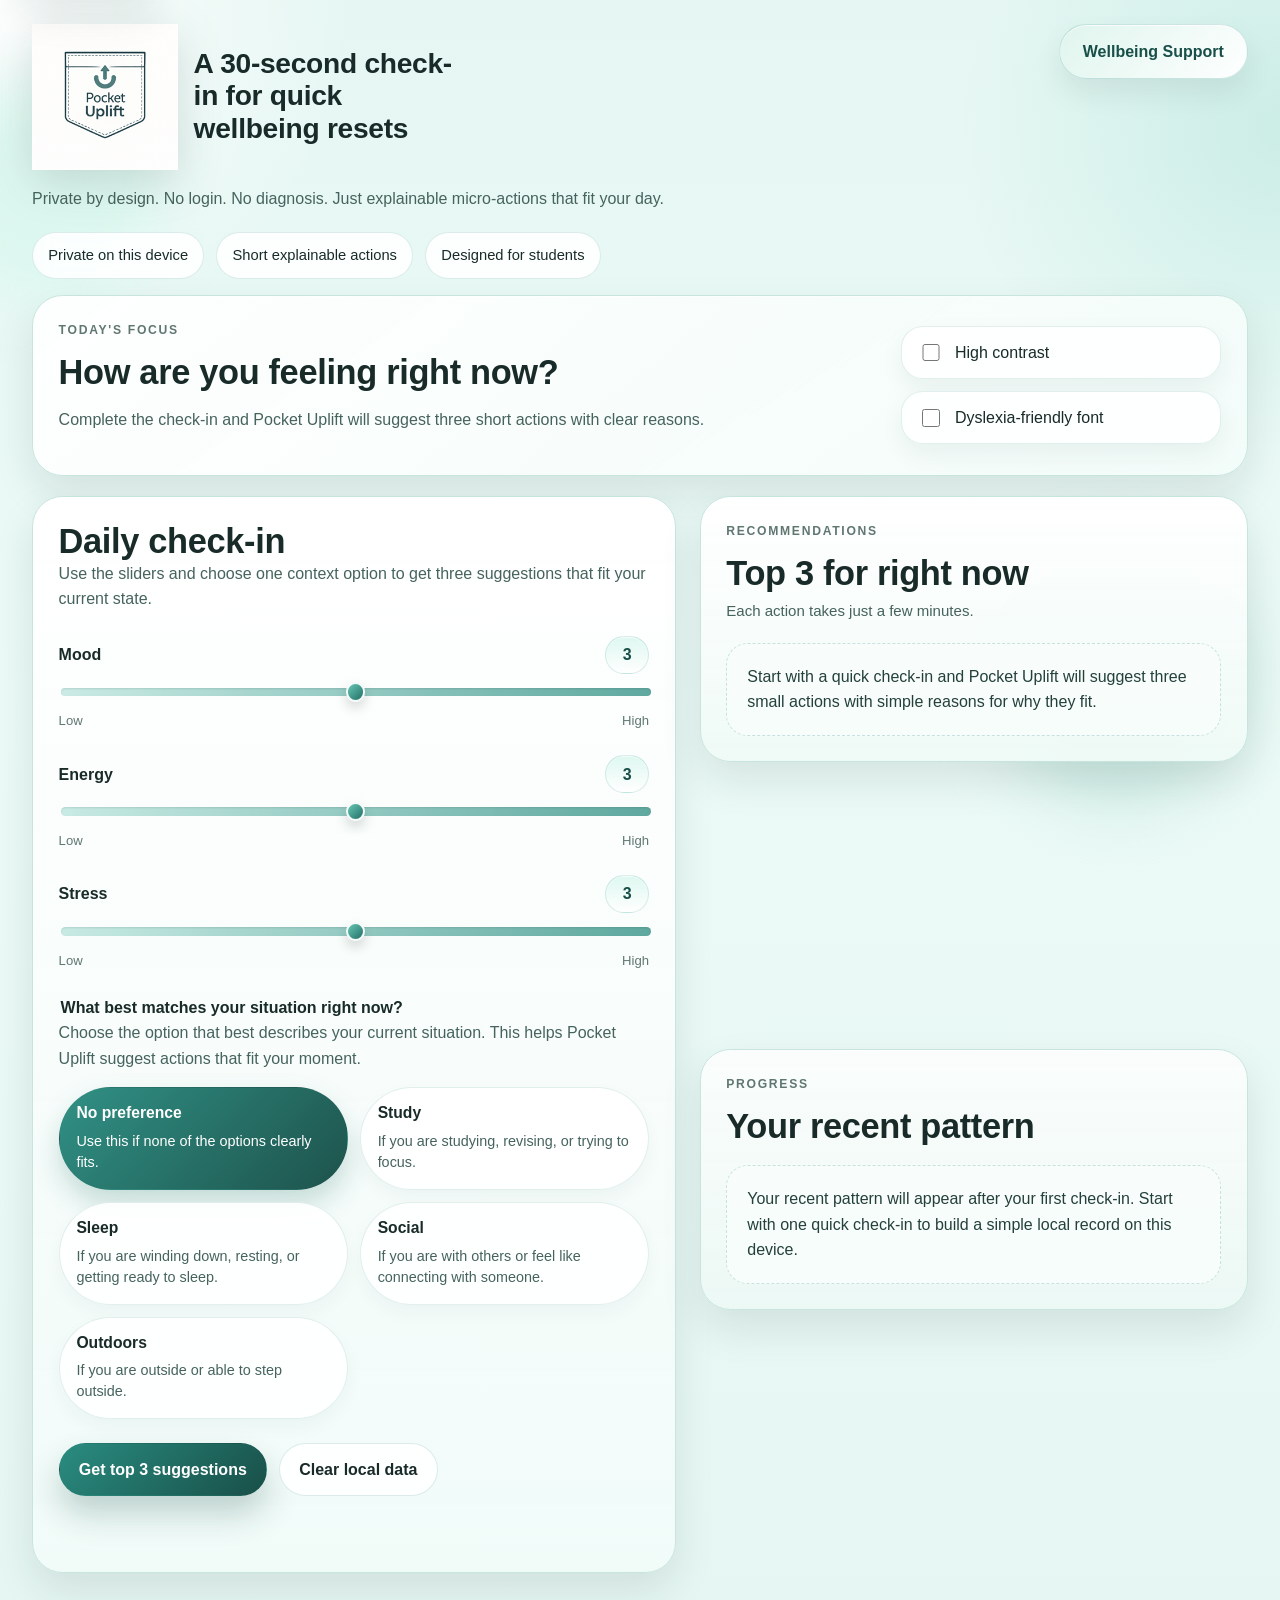
==== app/index.html @ 92d9e390 "docs: normalize helper and badge copy" ====
<!doctype html>
<html lang="en">
  <head>
    <meta charset="utf-8" />
    <meta name="viewport" content="width=device-width, initial-scale=1" />
    <title>Pocket Uplift</title>
    <meta
      name="description"
      content="Pocket Uplift is a lightweight wellbeing PWA for Roehampton students."
    />
    <link rel="icon" href="assets/icons/icon-192.png" sizes="192x192" />
    <link rel="apple-touch-icon" href="assets/icons/icon-192.png" />
    <link rel="manifest" href="../pwa/manifest.json" />
    <link rel="stylesheet" href="styles.css" />
  </head>
  <body class="app-page">
    <a class="skip-link" href="#main-content">Skip to content</a>

    <header class="site-header site-header--app">
      <div class="header-copy">
        <div class="brand-lockup" aria-label="Pocket Uplift">
          <img
            class="brand-logo"
            src="assets/brand/pocket-uplift-logo.png"
            alt=""
            width="104"
            height="104"
          />
          <h1 class="header-title">A 30-second check-in for quick wellbeing resets</h1>
        </div>
        <p class="tagline">
          Private by design. No login. No diagnosis. Just explainable micro-actions that fit
          your day.
        </p>
        <div class="hero-notes" aria-label="Product qualities">
          <span class="hero-pill">Private on this device</span>
          <span class="hero-pill">Short explainable actions</span>
          <span class="hero-pill">Designed for students</span>
        </div>
      </div>

      <nav class="header-actions" aria-label="Primary">
        <a class="nav-link" href="support.html">Wellbeing Support</a>
      </nav>
    </header>

    <main id="main-content" class="page-shell">
      <section class="card intro-card card-hero" aria-labelledby="today-title">
        <div>
          <p class="section-kicker">Today's focus</p>
          <h2 id="today-title">How are you feeling right now?</h2>
          <p class="muted">
            Complete the check-in and Pocket Uplift will suggest three short actions with clear
            reasons.
          </p>
        </div>

        <div class="settings-panel" aria-label="Accessibility settings">
          <label class="toggle">
            <input id="contrast-toggle" type="checkbox" />
            <span>High contrast</span>
          </label>
          <label class="toggle">
            <input id="font-toggle" type="checkbox" />
            <span>Dyslexia-friendly font</span>
          </label>
        </div>
      </section>

      <div class="layout">
        <section class="card card-checkin" aria-labelledby="checkin-title">
          <h2 id="checkin-title">Daily check-in</h2>
          <form id="checkin-form" class="stack" aria-describedby="checkin-help">
            <p id="checkin-help" class="muted compact">
              Use the sliders and choose one context option to get three suggestions that fit your
              current state.
            </p>
            <div class="slider-group">
              <div class="label-row">
                <label for="mood">Mood</label>
                <output id="mood-value" for="mood">3</output>
              </div>
              <input
                id="mood"
                name="mood"
                type="range"
                min="1"
                max="5"
                value="3"
                aria-describedby="mood-scale"
              />
              <div class="slider-scale" aria-hidden="true">
                <span>Low</span>
                <span>High</span>
              </div>
              <span id="mood-scale" class="sr-only">Mood scale from 1 low to 5 high</span>
            </div>

            <div class="slider-group">
              <div class="label-row">
                <label for="energy">Energy</label>
                <output id="energy-value" for="energy">3</output>
              </div>
              <input
                id="energy"
                name="energy"
                type="range"
                min="1"
                max="5"
                value="3"
                aria-describedby="energy-scale"
              />
              <div class="slider-scale" aria-hidden="true">
                <span>Low</span>
                <span>High</span>
              </div>
              <span id="energy-scale" class="sr-only">Energy scale from 1 low to 5 high</span>
            </div>

            <div class="slider-group">
              <div class="label-row">
                <label for="stress">Stress</label>
                <output id="stress-value" for="stress">3</output>
              </div>
              <input
                id="stress"
                name="stress"
                type="range"
                min="1"
                max="5"
                value="3"
                aria-describedby="stress-scale"
              />
              <div class="slider-scale" aria-hidden="true">
                <span>Low</span>
                <span>High</span>
              </div>
              <span id="stress-scale" class="sr-only">Stress scale from 1 low to 5 high</span>
            </div>

            <fieldset class="context-fieldset">
              <legend>What best matches your situation right now?</legend>
              <p class="muted compact">
                Choose the option that best describes your current situation. This helps Pocket
                Uplift suggest actions that fit your moment.
              </p>
              <div
                id="context-options"
                class="context-grid"
                role="radiogroup"
                aria-label="Context"
              >
                <label class="context-option">
                  <input
                    class="context-input"
                    type="radio"
                    name="context"
                    value="any"
                    checked
                  />
                  <span class="context-card">
                    <strong>No preference</strong>
                      <span>Use this if none of the options clearly fits.</span>
                  </span>
                </label>
                <label class="context-option">
                  <input
                    class="context-input"
                    type="radio"
                    name="context"
                    value="study"
                  />
                  <span class="context-card">
                    <strong>Study</strong>
                      <span>If you are studying, revising, or trying to focus.</span>
                  </span>
                </label>
                <label class="context-option">
                  <input
                    class="context-input"
                    type="radio"
                    name="context"
                    value="sleep"
                  />
                  <span class="context-card">
                    <strong>Sleep</strong>
                      <span>If you are winding down, resting, or getting ready to sleep.</span>
                  </span>
                </label>
                <label class="context-option">
                  <input
                    class="context-input"
                    type="radio"
                    name="context"
                    value="social"
                  />
                  <span class="context-card">
                    <strong>Social</strong>
                      <span>If you are with others or feel like connecting with someone.</span>
                  </span>
                </label>
                <label class="context-option">
                  <input
                    class="context-input"
                    type="radio"
                    name="context"
                    value="outdoors"
                  />
                  <span class="context-card">
                    <strong>Outdoors</strong>
                      <span>If you are outside or able to step outside.</span>
                  </span>
                </label>
              </div>
            </fieldset>

            <div class="button-row">
              <button id="recommend-btn" class="button-primary" type="submit">
                Get top 3 suggestions
              </button>
              <button id="reset-btn" class="button-secondary" type="button">
                Clear local data
              </button>
            </div>
            <p id="status-message" class="status-text" aria-live="polite" role="status"></p>
          </form>
        </section>

        <section class="card card-results" aria-labelledby="results-title">
          <div class="section-heading">
            <div>
              <p class="section-kicker">Recommendations</p>
              <h2 id="results-title">Top 3 for right now</h2>
              <p class="section-subcopy muted compact">Each action takes just a few minutes.</p>
            </div>
          </div>
          <div id="recommend-root" class="results-stack">
            <p class="empty-state">Complete your check-in to see recommendations.</p>
          </div>
        </section>

        <section class="card card-progress" aria-labelledby="progress-title">
          <div class="section-heading">
            <div>
              <p class="section-kicker">Progress</p>
              <h2 id="progress-title">Your recent pattern</h2>
            </div>
          </div>
          <div id="progress-root" class="progress-stack">
            <p class="empty-state">Your recent activity will appear here after your first check-in.</p>
          </div>
        </section>
      </div>
    </main>

    <script src="storage.js"></script>
    <script src="recommend.js"></script>
    <script src="ui.js"></script>
    <script src="app.js"></script>
  </body>
</html>
---- app/styles.css ----
:root {
  color-scheme: light;
  --color-ink-950: #182b28;
  --color-ink-800: #24403b;
  --color-ink-700: #46635d;
  --color-ink-500: #607771;
  --color-sand-050: #e6f7f3;
  --color-sand-100: #eefbf8;
  --color-sand-200: #dbf1eb;
  --color-sage-100: #f4fcfa;
  --color-sage-200: #dcf3ed;
  --color-sage-300: #c8e7df;
  --color-brand-500: #2a8c80;
  --color-brand-600: #216f65;
  --color-brand-700: #184f48;
  --color-brand-300: #69c8b6;
  --color-contrast: #0d3ca6;
  --color-white: #ffffff;
  --surface-page:
    radial-gradient(circle at 0% 0%, rgba(255, 255, 255, 0.92) 0, transparent 22rem),
    radial-gradient(circle at 100% 8%, rgba(105, 200, 182, 0.22) 0, transparent 20rem),
    linear-gradient(180deg, #e6f7f3 0%, #ebfaf6 44%, #e6f7f3 100%);
  --surface-card: rgba(255, 255, 255, 0.95);
  --surface-card-strong: rgba(255, 255, 255, 1);
  --surface-card-soft: rgba(244, 252, 249, 0.98);
  --surface-accent: linear-gradient(145deg, rgba(232, 249, 244, 0.98), rgba(255, 255, 255, 0.96));
  --border-subtle: #c7e4dd;
  --border-strong: rgba(42, 140, 128, 0.3);
  --shadow-sm: 0 10px 24px rgba(24, 43, 40, 0.06);
  --shadow-md: 0 18px 40px rgba(24, 43, 40, 0.1);
  --shadow-lg: 0 26px 60px rgba(24, 43, 40, 0.14);
  --radius-sm: 1rem;
  --radius-md: 1.35rem;
  --radius-lg: 1.9rem;
  --radius-pill: 999px;
  --space-1: 0.25rem;
  --space-2: 0.5rem;
  --space-3: 0.75rem;
  --space-4: 1rem;
  --space-5: 1.25rem;
  --space-6: 1.5rem;
  --space-7: 1.75rem;
  --space-8: 2rem;
  --space-9: 2.5rem;
  --space-10: 3rem;
  --font-body: "Aptos", "Segoe UI", sans-serif;
  --font-display: "Aptos", "Segoe UI", sans-serif;
  --font-size-body: 1rem;
  --font-size-small: 0.92rem;
  --font-size-label: 0.8rem;
  --line-body: 1.6;
  --container: 76rem;
}

* {
  box-sizing: border-box;
}

html {
  scroll-behavior: smooth;
}

body {
  margin: 0;
  min-height: 100vh;
  color: var(--color-ink-950);
  font-family: var(--font-body);
  font-size: var(--font-size-body);
  line-height: var(--line-body);
  background: var(--surface-page);
  -webkit-font-smoothing: antialiased;
  text-rendering: optimizeLegibility;
}

body::before,
body::after {
  content: "";
  position: fixed;
  inset: auto;
  pointer-events: none;
  z-index: -1;
  border-radius: 999px;
  filter: blur(30px);
}

body::before {
  top: 5rem;
  left: -4rem;
  width: 14rem;
  height: 14rem;
  background: rgba(219, 247, 239, 0.96);
}

body::after {
  right: 2rem;
  bottom: 6rem;
  width: 16rem;
  height: 16rem;
  background: rgba(200, 231, 223, 0.84);
}

body.high-contrast {
  --color-ink-950: #101010;
  --color-ink-800: #202020;
  --color-ink-700: #2f2f2f;
  --color-ink-500: #3f3f3f;
  --color-sand-050: #ffffff;
  --color-sand-100: #ffffff;
  --color-sand-200: #f2f2f2;
  --color-sage-100: #ffffff;
  --color-sage-200: #f4f4f4;
  --color-sage-300: #eaeaea;
  --color-brand-500: #0037b3;
  --color-brand-600: #002a85;
  --color-brand-700: #001c57;
  --surface-page: #ffffff;
  --surface-card: #ffffff;
  --surface-card-strong: #ffffff;
  --surface-card-soft: #ffffff;
  --surface-accent: #ffffff;
  --border-subtle: #131313;
  --border-strong: #131313;
  --shadow-sm: none;
  --shadow-md: none;
  --shadow-lg: none;
}

body.dyslexia-font {
  --font-body: Verdana, Arial, sans-serif;
  --font-display: Verdana, Arial, sans-serif;
}

body.support-page .page-shell {
  max-width: 82rem;
}

a,
button,
input {
  font: inherit;
}

a {
  color: var(--color-brand-700);
}

button {
  cursor: pointer;
}

:focus-visible {
  outline: 3px solid rgba(13, 60, 166, 0.38);
  outline-offset: 3px;
}

.sr-only {
  position: absolute;
  width: 1px;
  height: 1px;
  padding: 0;
  margin: -1px;
  overflow: hidden;
  clip: rect(0, 0, 0, 0);
  white-space: nowrap;
  border: 0;
}

.skip-link {
  position: absolute;
  left: var(--space-4);
  top: -3.5rem;
  padding: 0.8rem 1.1rem;
  border-radius: var(--radius-pill);
  background: var(--surface-card-strong);
  box-shadow: var(--shadow-md);
  z-index: 20;
}

.skip-link:focus {
  top: var(--space-4);
}

.site-header,
.page-shell {
  width: min(calc(100% - 2rem), var(--container));
  margin: 0 auto;
}

.site-header {
  display: grid;
  grid-template-columns: minmax(0, 1.3fr) auto;
  gap: var(--space-8);
  align-items: start;
  padding: var(--space-6) 0 var(--space-4);
}

.site-header--app,
.site-header--support {
  position: relative;
}

.header-copy {
  max-width: 44rem;
}

.brand-lockup {
  display: inline-flex;
  align-items: center;
  gap: var(--space-4);
  margin-bottom: var(--space-3);
}

.brand-logo {
  width: 4.25rem;
  height: 4.25rem;
  flex: 0 0 auto;
  object-fit: contain;
  filter: drop-shadow(0 12px 22px rgba(24, 43, 40, 0.14));
}

.brand-copy {
  display: grid;
  gap: var(--space-1);
}

.brand-name {
  margin: 0;
  color: var(--color-ink-950);
  font-family: var(--font-display);
  font-size: 1.3rem;
  font-weight: 600;
  line-height: 1.05;
  letter-spacing: -0.01em;
}

.header-actions {
  display: flex;
  flex-wrap: wrap;
  gap: var(--space-3);
  justify-content: flex-end;
}

.hero-notes {
  display: flex;
  flex-wrap: wrap;
  gap: var(--space-3);
  margin-top: var(--space-5);
}

.hero-pill {
  display: inline-flex;
  align-items: center;
  min-height: 2.5rem;
  padding: 0.65rem 0.95rem;
  border-radius: var(--radius-pill);
  border: 1px solid rgba(42, 140, 128, 0.16);
  background: rgba(255, 255, 255, 0.88);
  color: var(--color-ink-950);
  font-size: 0.92rem;
  backdrop-filter: blur(10px);
  box-shadow: inset 0 1px 0 rgba(255, 255, 255, 0.7);
}

.nav-link,
.button-primary,
.button-secondary,
.feedback-button,
.context-card {
  border-radius: var(--radius-pill);
  transition:
    transform 140ms ease,
    box-shadow 180ms ease,
    border-color 180ms ease,
    background-color 180ms ease,
    color 180ms ease;
}

.nav-link {
  display: inline-flex;
  align-items: center;
  justify-content: center;
  min-height: 3.25rem;
  padding: 0.85rem 1.45rem;
  border: 1px solid rgba(42, 140, 128, 0.2);
  background: linear-gradient(135deg, rgba(223, 244, 237, 0.95), rgba(255, 255, 255, 0.98));
  color: var(--color-brand-700);
  text-decoration: none;
  box-shadow:
    0 14px 28px rgba(24, 43, 40, 0.08),
    inset 0 1px 0 rgba(255, 255, 255, 0.72);
  backdrop-filter: blur(12px);
  font-weight: 600;
  white-space: nowrap;
}

.nav-link:hover {
  border-color: rgba(42, 140, 128, 0.38);
  background: linear-gradient(135deg, rgba(232, 249, 244, 1), rgba(255, 255, 255, 1));
  transform: translateY(-1px);
}

.page-shell {
  padding-bottom: var(--space-10);
}

.layout {
  display: grid;
  gap: var(--space-6);
  grid-template-columns: minmax(0, 1.08fr) minmax(22rem, 0.92fr);
  align-items: start;
}

.card {
  position: relative;
  overflow: hidden;
  background: var(--surface-card);
  border: 1px solid var(--border-subtle);
  border-radius: var(--radius-lg);
  box-shadow: var(--shadow-md);
  backdrop-filter: blur(18px);
  padding: 1.6rem;
}

.card::before {
  content: "";
  position: absolute;
  inset: 0 0 auto 0;
  height: 1px;
  background: linear-gradient(90deg, transparent, rgba(255, 255, 255, 0.85), transparent);
}

.card-hero {
  margin-bottom: var(--space-5);
  background: linear-gradient(
      135deg,
      rgba(255, 255, 255, 0.96),
      rgba(242, 252, 249, 0.98)
      ),
    linear-gradient(145deg, rgba(221, 247, 239, 0.98), rgba(255, 255, 255, 0.42));
}

.intro-card {
  display: grid;
  grid-template-columns: minmax(0, 1fr) minmax(16rem, 20rem);
  gap: var(--space-6);
  align-items: center;
}

.card-checkin {
  grid-row: span 2;
  background: linear-gradient(180deg, rgba(255, 255, 255, 0.98), rgba(241, 251, 248, 0.95));
}

.card-results {
  background: linear-gradient(180deg, rgba(255, 255, 255, 0.99), rgba(239, 250, 246, 0.95));
}

.card-progress {
  background: linear-gradient(180deg, rgba(250, 253, 252, 0.98), rgba(236, 248, 244, 0.95));
}

.settings-panel {
  display: grid;
  gap: var(--space-3);
}

.eyebrow,
.section-kicker {
  margin: 0 0 var(--space-3);
  font-size: 0.76rem;
  font-weight: 700;
  letter-spacing: 0.14em;
  text-transform: uppercase;
  color: var(--color-ink-500);
}

.brand-copy .eyebrow {
  margin-bottom: 0;
}

h1,
h2,
h3 {
  margin: 0;
  color: var(--color-ink-950);
  font-family: var(--font-display);
  font-weight: 600;
  letter-spacing: -0.01em;
}

h1 {
  max-width: 13ch;
  font-size: clamp(2.45rem, 5vw, 4.4rem);
  line-height: 1.02;
}

.site-header--app .brand-lockup {
  display: grid;
  grid-template-columns: auto minmax(0, 1fr);
  align-items: center;
  gap: var(--space-4);
  max-width: 40rem;
}

.site-header--support .brand-lockup {
  display: inline-flex;
  align-items: center;
  gap: var(--space-4);
}

.site-header--app .brand-logo {
  width: clamp(7.3rem, 12.5vw, 9.1rem);
  height: clamp(7.3rem, 12.5vw, 9.1rem);
}

.site-header--support .brand-logo {
  width: clamp(7.1rem, 12vw, 8.9rem);
  height: clamp(7.1rem, 12vw, 8.9rem);
}

.site-header--support h1 {
  max-width: none;
  font-size: clamp(1.55rem, 2.8vw, 2.15rem);
  line-height: 1.12;
  white-space: nowrap;
}

.site-header--app .header-title {
  max-width: 17ch;
  font-family: var(--font-body);
  font-size: clamp(1.35rem, 2.2vw, 1.9rem);
  font-weight: 600;
  line-height: 1.16;
  letter-spacing: -0.01em;
}

h2 {
  font-size: clamp(1.55rem, 2.8vw, 2.15rem);
  line-height: 1.12;
}

h3 {
  font-size: 1.08rem;
  line-height: 1.2;
}

.tagline,
.muted {
  color: var(--color-ink-700);
}

.tagline {
  max-width: 44rem;
  margin: var(--space-4) 0 0;
  font-size: 1rem;
  line-height: 1.68;
}

.compact {
  margin: 0;
}

.stack {
  display: grid;
  gap: var(--space-6);
}

.slider-group {
  display: grid;
  gap: var(--space-3);
}

.label-row {
  display: flex;
  justify-content: space-between;
  align-items: center;
  gap: var(--space-4);
}

.label-row label,
.context-fieldset legend {
  font-weight: 700;
  color: var(--color-ink-950);
}

output {
  min-width: 2.75rem;
  padding: 0.32rem 0.7rem;
  border-radius: var(--radius-pill);
  background: linear-gradient(180deg, rgba(220, 247, 239, 0.95), rgba(255, 255, 255, 0.98));
  border: 1px solid rgba(42, 140, 128, 0.16);
  color: var(--color-brand-700);
  font-weight: 700;
  text-align: center;
  box-shadow: inset 0 1px 0 rgba(255, 255, 255, 0.6);
}

input[type="range"] {
  width: 100%;
  accent-color: var(--color-brand-500);
  appearance: none;
  height: 0.55rem;
  border-radius: var(--radius-pill);
  background: linear-gradient(90deg, rgba(107, 200, 182, 0.35), rgba(42, 140, 128, 0.75));
  box-shadow: inset 0 1px 2px rgba(24, 43, 40, 0.12);
}

input[type="range"]::-webkit-slider-thumb {
  appearance: none;
  width: 1.2rem;
  height: 1.2rem;
  border-radius: 50%;
  border: 2px solid rgba(255, 255, 255, 0.95);
  background: linear-gradient(135deg, var(--color-brand-300), var(--color-brand-600));
  box-shadow: 0 6px 12px rgba(24, 43, 40, 0.18);
}

input[type="range"]::-moz-range-thumb {
  width: 1.2rem;
  height: 1.2rem;
  border-radius: 50%;
  border: 2px solid rgba(255, 255, 255, 0.95);
  background: linear-gradient(135deg, var(--color-brand-300), var(--color-brand-600));
  box-shadow: 0 6px 12px rgba(24, 43, 40, 0.18);
}

input[type="range"]::-moz-range-track {
  height: 0.55rem;
  border-radius: var(--radius-pill);
  background: linear-gradient(90deg, rgba(107, 200, 182, 0.35), rgba(42, 140, 128, 0.75));
}

.slider-scale {
  display: flex;
  justify-content: space-between;
  font-size: 0.82rem;
  color: var(--color-ink-500);
}

.context-fieldset {
  border: 0;
  margin: 0;
  padding: 0;
}

.context-grid {
  display: grid;
  grid-template-columns: repeat(auto-fit, minmax(13rem, 1fr));
  gap: var(--space-3);
  margin-top: var(--space-4);
}

.context-option {
  position: relative;
  display: block;
}

.context-input {
  position: absolute;
  opacity: 0;
  pointer-events: none;
}

.context-card,
.feedback-button {
  display: inline-flex;
  flex-direction: column;
  align-items: flex-start;
  justify-content: flex-start;
  min-height: 2.85rem;
  width: 100%;
  padding: 1rem 1.05rem;
  border: 1px solid rgba(42, 140, 128, 0.14);
  background: rgba(255, 255, 255, 0.9);
  color: var(--color-ink-950);
  box-shadow:
    inset 0 1px 0 rgba(255, 255, 255, 0.65),
    0 8px 18px rgba(24, 43, 40, 0.04);
}

.feedback-button {
  flex-direction: row;
  align-items: center;
  justify-content: center;
  width: auto;
  min-height: 2.85rem;
  padding: 0.72rem 1.05rem;
}

.context-card:hover,
.feedback-button:hover,
.button-secondary:hover {
  border-color: rgba(47, 143, 131, 0.34);
  background: rgba(255, 255, 255, 0.98);
  transform: translateY(-1px);
}

.context-card strong {
  color: var(--color-ink-950);
  font-size: 0.98rem;
  font-weight: 700;
  line-height: 1.2;
}

.context-card span {
  margin-top: var(--space-2);
  color: var(--color-ink-700);
  font-size: 0.9rem;
  line-height: 1.45;
}

.context-input:checked + .context-card,
.feedback-button.is-active {
  background: linear-gradient(135deg, rgba(42, 140, 128, 0.96), rgba(24, 79, 72, 0.98));
  color: var(--color-white);
  border-color: transparent;
  box-shadow: 0 14px 28px rgba(33, 111, 101, 0.24);
}

.context-input:checked + .context-card strong,
.context-input:checked + .context-card span {
  color: var(--color-white);
}

.context-input:focus-visible + .context-card {
  outline: 3px solid rgba(13, 60, 166, 0.38);
  outline-offset: 3px;
}

.button-row {
  display: flex;
  flex-wrap: wrap;
  gap: var(--space-3);
}

.button-primary,
.button-secondary {
  min-height: 3.15rem;
  padding: 0.8rem 1.2rem;
  border: 1px solid transparent;
  font-weight: 700;
}

.button-primary {
  background: linear-gradient(135deg, var(--color-brand-500), var(--color-brand-700));
  color: var(--color-white);
  box-shadow: 0 18px 32px rgba(24, 79, 72, 0.24);
}

.button-primary:hover {
  transform: translateY(-1px);
  box-shadow: 0 22px 40px rgba(24, 79, 72, 0.28);
}

.button-secondary {
  background: rgba(255, 255, 255, 0.92);
  color: var(--color-ink-950);
  border-color: rgba(42, 140, 128, 0.16);
}

.toggle {
  display: flex;
  align-items: center;
  gap: var(--space-3);
  min-height: 3.1rem;
  padding: 0.8rem 1rem;
  border-radius: var(--radius-md);
  border: 1px solid rgba(42, 140, 128, 0.14);
  background: rgba(255, 255, 255, 0.92);
  box-shadow: var(--shadow-sm);
}

.toggle input {
  inline-size: 1.1rem;
  block-size: 1.1rem;
  accent-color: var(--color-brand-500);
}

.section-heading {
  display: flex;
  justify-content: space-between;
  gap: var(--space-4);
  align-items: flex-start;
  margin-bottom: var(--space-5);
}

.section-subcopy {
  margin-top: var(--space-2);
  font-size: 0.94rem;
  line-height: 1.5;
}

.results-stack,
.progress-stack,
.support-stack {
  display: grid;
  gap: var(--space-4);
}

.result-card,
.info-tile,
.support-card {
  background: var(--surface-card-strong);
  border: 1px solid rgba(42, 140, 128, 0.12);
  border-radius: var(--radius-md);
  padding: var(--space-5);
  box-shadow: var(--shadow-sm);
}

.result-card {
  display: grid;
  gap: var(--space-3);
  background:
    radial-gradient(circle at top right, rgba(221, 247, 239, 0.82), transparent 11rem),
    linear-gradient(180deg, rgba(255, 255, 255, 1), rgba(242, 251, 248, 0.98));
  border-color: rgba(42, 140, 128, 0.16);
  box-shadow:
    0 16px 34px rgba(24, 43, 40, 0.08),
    inset 0 1px 0 rgba(255, 255, 255, 0.7);
}

.result-header,
.info-header {
  display: flex;
  justify-content: space-between;
  gap: var(--space-4);
  align-items: flex-start;
}

.result-header .muted {
  margin-top: var(--space-2);
  font-size: 0.84rem;
  letter-spacing: 0.06em;
  text-transform: uppercase;
  color: var(--color-ink-500);
}

.duration-pill,
.metric-value {
  display: inline-flex;
  align-items: center;
  justify-content: center;
  min-width: 4.1rem;
  padding: 0.4rem 0.7rem;
  border-radius: var(--radius-pill);
  background: linear-gradient(180deg, rgba(221, 244, 238, 0.95), rgba(255, 255, 255, 0.94));
  color: var(--color-brand-700);
  font-weight: 700;
  box-shadow: inset 0 1px 0 rgba(255, 255, 255, 0.7);
}

.badge-row {
  display: flex;
  flex-wrap: wrap;
  gap: var(--space-2);
  margin-top: 0;
}

.badge {
  display: inline-flex;
  align-items: center;
  min-height: 2rem;
  padding: 0.36rem 0.72rem;
  border-radius: var(--radius-pill);
  background: linear-gradient(180deg, rgba(221, 244, 238, 0.94), rgba(241, 251, 248, 0.98));
  border: 1px solid rgba(42, 140, 128, 0.15);
  color: var(--color-brand-700);
  font-size: 0.77rem;
  font-weight: 700;
  letter-spacing: 0.02em;
  box-shadow: inset 0 1px 0 rgba(255, 255, 255, 0.65);
}

.result-reason,
.result-note,
.support-card p,
.metric-note {
  margin: var(--space-3) 0 0;
  color: var(--color-ink-700);
}

.result-reason,
.result-note {
  line-height: 1.6;
}

.result-reason strong,
.result-note strong {
  display: inline-block;
  margin-right: 0.25rem;
  color: var(--color-ink-950);
  font-weight: 700;
}

.feedback-row {
  display: flex;
  flex-wrap: wrap;
  gap: var(--space-3);
  margin-top: var(--space-4);
}

.status-text {
  min-height: 1.6rem;
  margin: 0;
  color: var(--color-brand-600);
  font-size: 0.92rem;
  font-weight: 600;
}

.empty-state {
  margin: 0;
  padding: var(--space-5);
  border: 1px dashed rgba(42, 140, 128, 0.24);
  border-radius: var(--radius-md);
  background: rgba(248, 253, 251, 0.96);
  color: var(--color-ink-800);
}

.progress-grid {
  display: grid;
  gap: var(--space-4);
  grid-template-columns: repeat(auto-fit, minmax(12rem, 1fr));
}

.trend-row,
.history-list {
  display: grid;
  gap: var(--space-3);
}

.trend-bar {
  display: grid;
  grid-template-columns: 3.5rem 1fr auto;
  gap: var(--space-3);
  align-items: center;
}

.trend-track {
  height: 0.72rem;
  border-radius: var(--radius-pill);
  background: rgba(207, 231, 225, 0.95);
  overflow: hidden;
}

.trend-fill {
  display: block;
  height: 100%;
  border-radius: inherit;
  background: linear-gradient(90deg, var(--color-brand-300) 0%, var(--color-brand-500) 100%);
}

.history-item {
  display: flex;
  justify-content: space-between;
  gap: var(--space-4);
  padding: 0.9rem 1rem;
  border-radius: var(--radius-md);
  background: rgba(255, 255, 255, 0.88);
  border: 1px solid rgba(42, 140, 128, 0.1);
}

.history-item .muted {
  margin-top: var(--space-2);
  font-size: 0.92rem;
}

.support-layout {
  display: grid;
  gap: var(--space-5);
  grid-template-columns: repeat(auto-fit, minmax(17rem, 1fr));
}

.support-card {
  min-height: 100%;
}

.support-list {
  margin: var(--space-4) 0 0;
  padding-left: 1.1rem;
  color: var(--color-ink-700);
}

.support-list li + li {
  margin-top: var(--space-2);
}

.inline-link {
  font-weight: 700;
}

@media (max-width: 1100px) {
  .layout {
    grid-template-columns: minmax(0, 1fr) minmax(20rem, 0.92fr);
  }

  .intro-card {
    grid-template-columns: 1fr;
  }
}

@media (max-width: 920px) {
  .site-header {
    grid-template-columns: 1fr;
  }

  .header-actions {
    justify-content: flex-start;
  }

  .layout {
    grid-template-columns: 1fr;
  }

  .card-checkin {
    grid-row: auto;
  }
}

@media (max-width: 640px) {
  .site-header,
  .page-shell {
    width: min(calc(100% - 1.25rem), var(--container));
  }

  .site-header {
    padding-top: var(--space-6);
    gap: var(--space-5);
  }

  h1 {
    font-size: clamp(2.2rem, 10vw, 3.1rem);
  }

  .site-header--app .brand-lockup {
    grid-template-columns: auto 1fr;
    gap: var(--space-3);
    max-width: 100%;
  }

  .site-header--support .brand-lockup {
    gap: var(--space-3);
  }

  .site-header--support h1 {
    font-size: clamp(1.55rem, 6vw, 2rem);
    white-space: normal;
  }

  .brand-logo {
    width: 4.7rem;
    height: 4.7rem;
  }

  .site-header--app .header-title {
    font-size: 1.05rem;
    line-height: 1.25;
    max-width: 16ch;
  }

  .brand-name {
    font-size: 1.15rem;
  }

  .card {
    padding: var(--space-5);
    border-radius: var(--radius-md);
  }

  .hero-notes,
  .feedback-row,
  .button-row {
    gap: var(--space-2);
  }

  .context-grid {
    grid-template-columns: 1fr;
    gap: var(--space-2);
  }

  .button-primary,
  .button-secondary,
  .feedback-button {
    width: 100%;
  }

  .nav-link {
    width: 100%;
  }

  .result-header,
  .info-header,
  .history-item {
    flex-direction: column;
  }

  .trend-bar {
    grid-template-columns: 1fr;
  }

  .duration-pill,
  .metric-value {
    align-self: flex-start;
  }
}
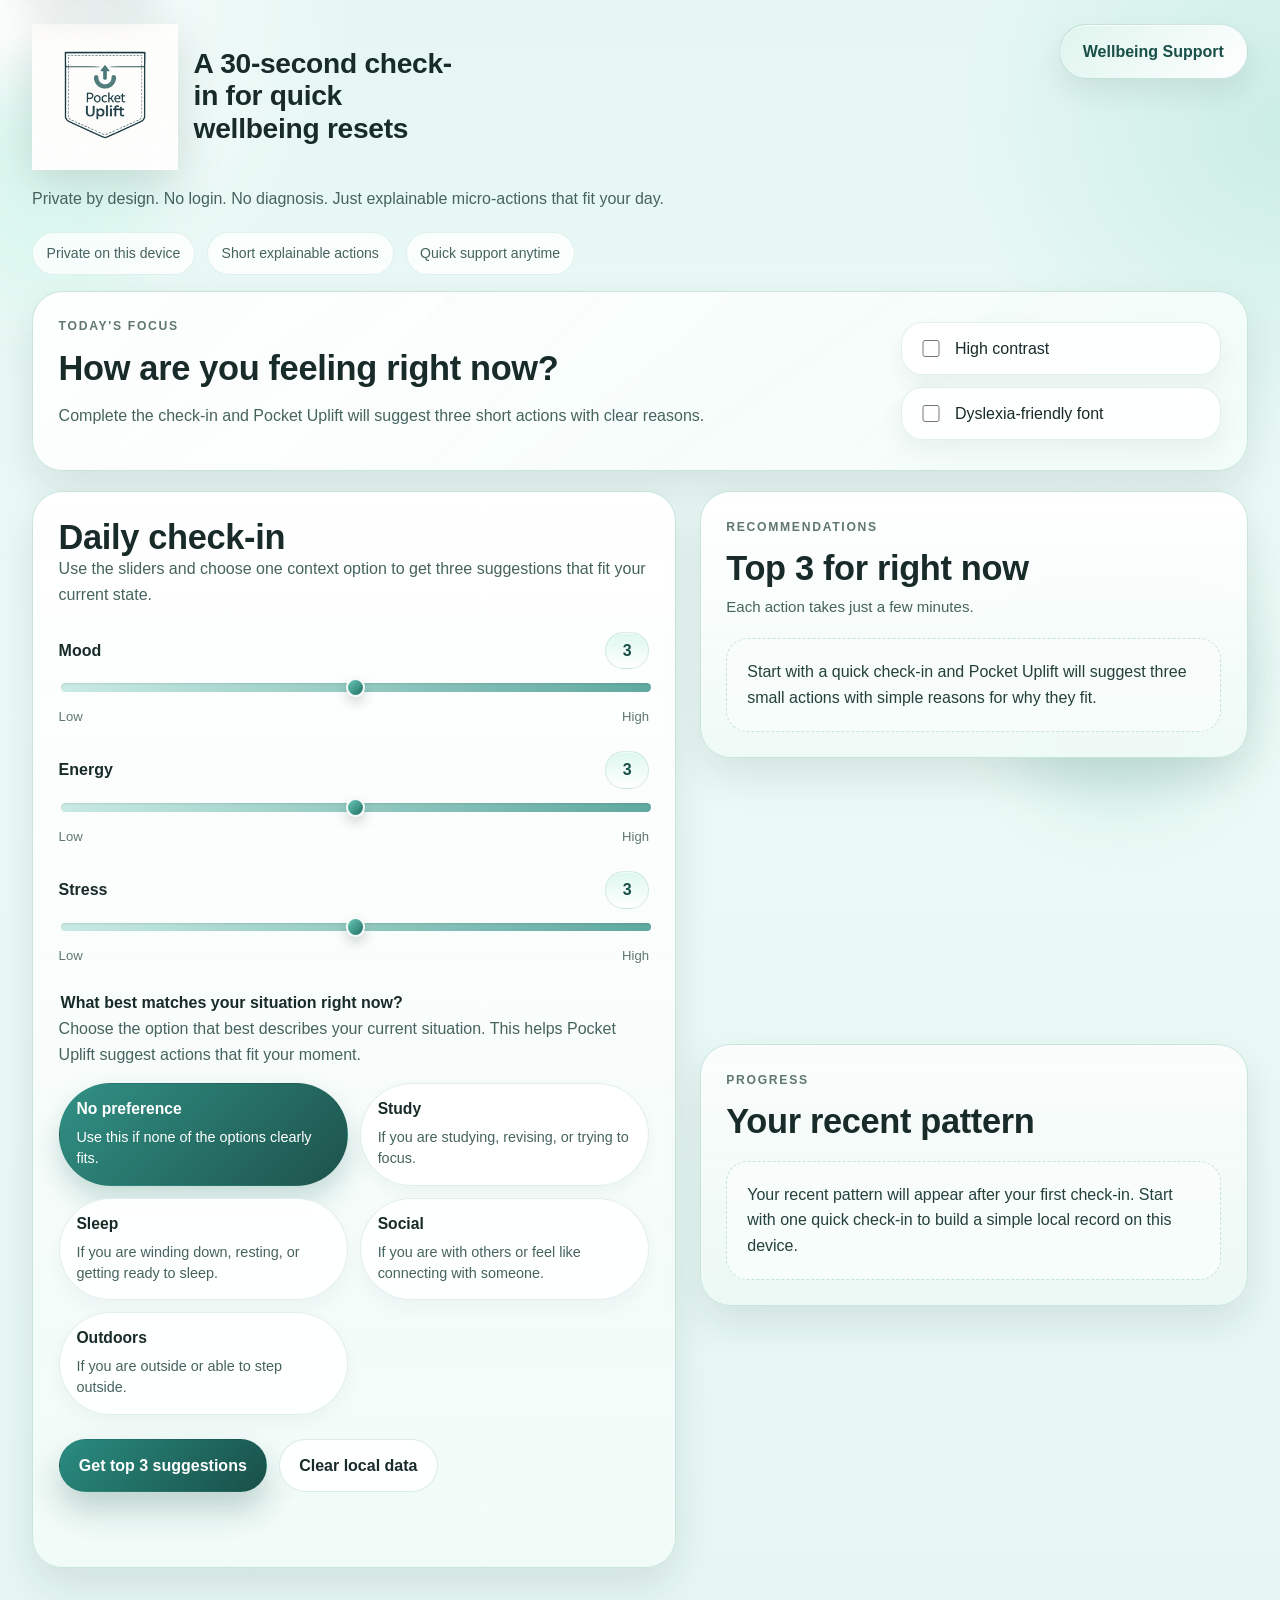
==== commit 800852b8: "docs: update hero chip copy" ====
--- a/app/index.html
+++ b/app/index.html
@@ -35,7 +35,7 @@
         <div class="hero-notes" aria-label="Product qualities">
           <span class="hero-pill">Private on this device</span>
           <span class="hero-pill">Short explainable actions</span>
-          <span class="hero-pill">Designed for students</span>
+          <span class="hero-pill">Quick support anytime</span>
         </div>
       </div>
 
--- a/app/styles.css
+++ b/app/styles.css
@@ -251,14 +251,13 @@
   display: inline-flex;
   align-items: center;
   min-height: 2.5rem;
-  padding: 0.65rem 0.95rem;
+  padding: 0.55rem 0.85rem;
   border-radius: var(--radius-pill);
-  border: 1px solid rgba(42, 140, 128, 0.16);
-  background: rgba(255, 255, 255, 0.88);
-  color: var(--color-ink-950);
-  font-size: 0.92rem;
-  backdrop-filter: blur(10px);
-  box-shadow: inset 0 1px 0 rgba(255, 255, 255, 0.7);
+  border: 1px solid rgba(42, 140, 128, 0.12);
+  background: rgba(255, 255, 255, 0.76);
+  color: var(--color-ink-700);
+  font-size: 0.88rem;
+  cursor: default;
 }
 
 .nav-link,
@@ -743,10 +742,11 @@
   min-width: 4.1rem;
   padding: 0.4rem 0.7rem;
   border-radius: var(--radius-pill);
-  background: linear-gradient(180deg, rgba(221, 244, 238, 0.95), rgba(255, 255, 255, 0.94));
+  background: rgba(221, 244, 238, 0.72);
+  border: 1px solid rgba(42, 140, 128, 0.12);
   color: var(--color-brand-700);
   font-weight: 700;
-  box-shadow: inset 0 1px 0 rgba(255, 255, 255, 0.7);
+  box-shadow: none;
 }
 
 .badge-row {
@@ -760,15 +760,16 @@
   display: inline-flex;
   align-items: center;
   min-height: 2rem;
-  padding: 0.36rem 0.72rem;
+  padding: 0.3rem 0.62rem;
   border-radius: var(--radius-pill);
-  background: linear-gradient(180deg, rgba(221, 244, 238, 0.94), rgba(241, 251, 248, 0.98));
-  border: 1px solid rgba(42, 140, 128, 0.15);
+  background: rgba(221, 244, 238, 0.74);
+  border: 1px solid rgba(42, 140, 128, 0.12);
   color: var(--color-brand-700);
   font-size: 0.77rem;
-  font-weight: 700;
+  font-weight: 600;
   letter-spacing: 0.02em;
-  box-shadow: inset 0 1px 0 rgba(255, 255, 255, 0.65);
+  box-shadow: none;
+  cursor: default;
 }
 
 .result-reason,
@@ -923,8 +924,9 @@
   }
 
   .site-header {
-    padding-top: var(--space-6);
-    gap: var(--space-5);
+    padding-top: var(--space-4);
+    padding-bottom: var(--space-2);
+    gap: var(--space-4);
   }
 
   h1 {
@@ -933,12 +935,14 @@
 
   .site-header--app .brand-lockup {
     grid-template-columns: auto 1fr;
-    gap: var(--space-3);
+    gap: var(--space-2);
     max-width: 100%;
+    margin-bottom: var(--space-2);
   }
 
   .site-header--support .brand-lockup {
-    gap: var(--space-3);
+    gap: var(--space-2);
+    margin-bottom: var(--space-2);
   }
 
   .site-header--support h1 {
@@ -947,22 +951,30 @@
   }
 
   .brand-logo {
-    width: 4.7rem;
-    height: 4.7rem;
+    width: 4rem;
+    height: 4rem;
   }
 
   .site-header--app .header-title {
-    font-size: 1.05rem;
-    line-height: 1.25;
-    max-width: 16ch;
+    font-size: 0.98rem;
+    line-height: 1.2;
+    max-width: 18ch;
   }
 
   .brand-name {
     font-size: 1.15rem;
   }
 
+  .card-hero {
+    margin-bottom: var(--space-3);
+  }
+
+  .intro-card {
+    gap: var(--space-4);
+  }
+
   .card {
-    padding: var(--space-5);
+    padding: var(--space-4);
     border-radius: var(--radius-md);
   }
 
@@ -972,6 +984,16 @@
     gap: var(--space-2);
   }
 
+  .hero-notes {
+    margin-top: var(--space-3);
+  }
+
+  .hero-pill {
+    min-height: 2.2rem;
+    padding: 0.44rem 0.72rem;
+    font-size: 0.82rem;
+  }
+
   .context-grid {
     grid-template-columns: 1fr;
     gap: var(--space-2);
@@ -1001,4 +1023,47 @@
   .metric-value {
     align-self: flex-start;
   }
-}
+
+  .result-card {
+    gap: var(--space-2);
+    padding: var(--space-4);
+  }
+
+  .result-header .muted {
+    margin-top: 0.35rem;
+    font-size: 0.8rem;
+  }
+
+  .duration-pill {
+    min-width: 0;
+    padding: 0.34rem 0.62rem;
+    font-size: 0.8rem;
+  }
+
+  .badge-row {
+    gap: 0.38rem;
+  }
+
+  .badge {
+    min-height: 1.75rem;
+    padding: 0.22rem 0.54rem;
+    font-size: 0.72rem;
+    letter-spacing: 0.01em;
+  }
+
+  .result-reason,
+  .result-note {
+    margin-top: var(--space-2);
+    font-size: 0.95rem;
+    line-height: 1.55;
+  }
+
+  .feedback-row {
+    margin-top: var(--space-3);
+  }
+
+  .feedback-button {
+    min-height: 3rem;
+    padding: 0.7rem 0.95rem;
+  }
+}
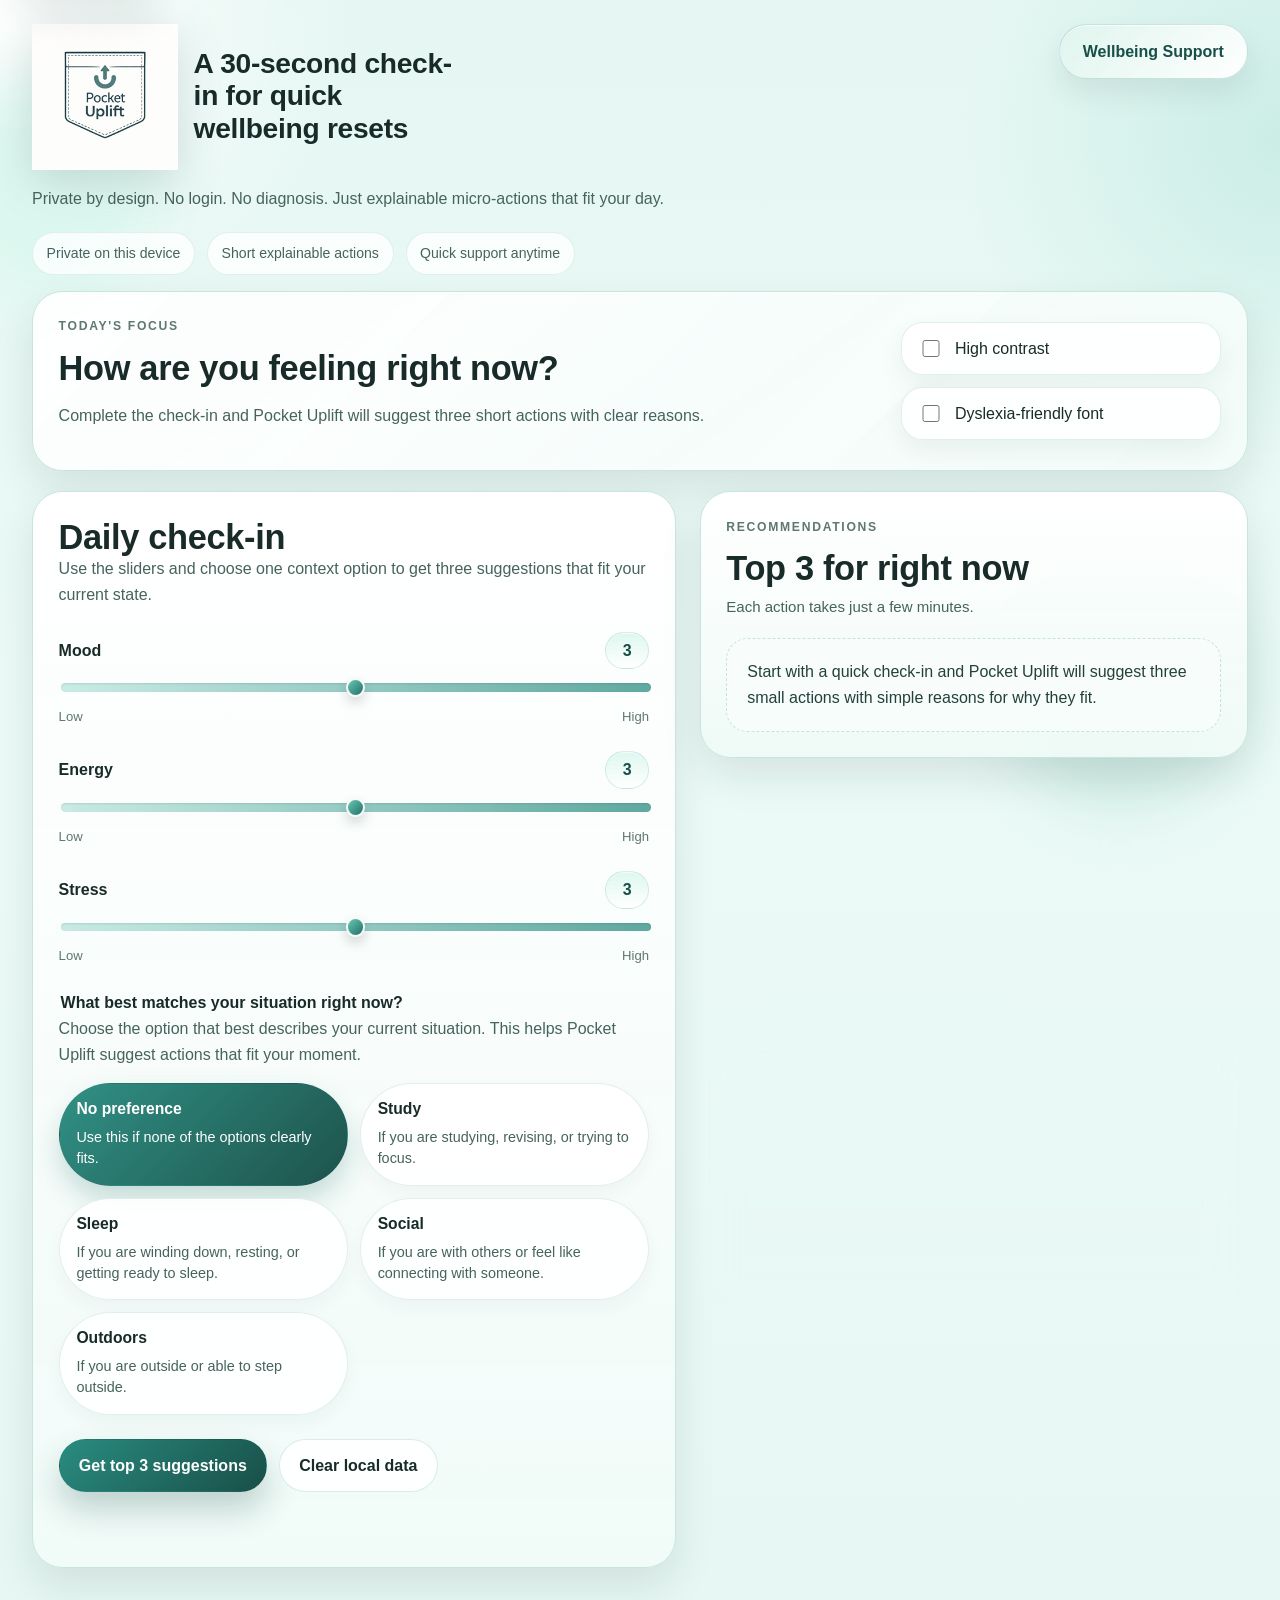
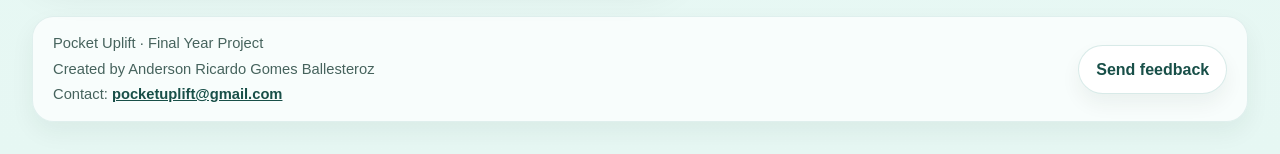
==== commit 225b7b39: "feat: add project footer and feedback mailto" ====
--- a/app/index.html
+++ b/app/index.html
@@ -253,6 +253,22 @@
       </div>
     </main>
 
+    <footer class="site-footer page-shell">
+      <div class="site-footer__content">
+        <div class="site-footer__copy">
+          <p>Pocket Uplift · Final Year Project</p>
+          <p>Created by Anderson Ricardo Gomes Ballesteroz</p>
+          <p>Contact: <a class="inline-link" href="mailto:pocketuplift@gmail.com">pocketuplift@gmail.com</a></p>
+        </div>
+        <a
+          class="footer-link"
+          href="mailto:pocketuplift@gmail.com?subject=Pocket%20Uplift%20Feedback"
+        >
+          Send feedback
+        </a>
+      </div>
+    </footer>
+
     <script src="storage.js"></script>
     <script src="recommend.js"></script>
     <script src="ui.js"></script>
--- a/app/styles.css
+++ b/app/styles.css
@@ -302,6 +302,62 @@
   padding-bottom: var(--space-10);
 }
 
+.site-footer {
+  padding-bottom: var(--space-8);
+}
+
+.site-footer__content {
+  display: flex;
+  flex-wrap: wrap;
+  align-items: center;
+  justify-content: space-between;
+  gap: var(--space-4);
+  padding: var(--space-4) var(--space-5);
+  border: 1px solid rgba(42, 140, 128, 0.12);
+  border-radius: var(--radius-md);
+  background: rgba(255, 255, 255, 0.72);
+  color: var(--color-ink-700);
+  box-shadow: var(--shadow-sm);
+}
+
+.site-footer__copy {
+  display: grid;
+  gap: var(--space-1);
+}
+
+.site-footer__copy p {
+  margin: 0;
+  font-size: 0.92rem;
+  line-height: 1.45;
+}
+
+.footer-link {
+  display: inline-flex;
+  align-items: center;
+  justify-content: center;
+  min-height: 2.8rem;
+  padding: 0.68rem 1.05rem;
+  border: 1px solid rgba(42, 140, 128, 0.18);
+  border-radius: var(--radius-pill);
+  background: rgba(255, 255, 255, 0.9);
+  color: var(--color-brand-700);
+  text-decoration: none;
+  font-weight: 600;
+  box-shadow: 0 10px 20px rgba(24, 43, 40, 0.06);
+  transition:
+    transform 140ms ease,
+    box-shadow 180ms ease,
+    border-color 180ms ease,
+    background-color 180ms ease;
+}
+
+.footer-link:hover {
+  transform: translateY(-1px);
+  border-color: rgba(42, 140, 128, 0.3);
+  background: rgba(255, 255, 255, 0.98);
+  box-shadow: 0 12px 24px rgba(24, 43, 40, 0.08);
+}
+
 .layout {
   display: grid;
   gap: var(--space-6);
@@ -923,6 +979,19 @@
     width: min(calc(100% - 1.25rem), var(--container));
   }
 
+  .site-footer {
+    padding-bottom: var(--space-6);
+  }
+
+  .site-footer__content {
+    align-items: flex-start;
+    padding: var(--space-4);
+  }
+
+  .footer-link {
+    width: 100%;
+  }
+
   .site-header {
     padding-top: var(--space-4);
     padding-bottom: var(--space-2);
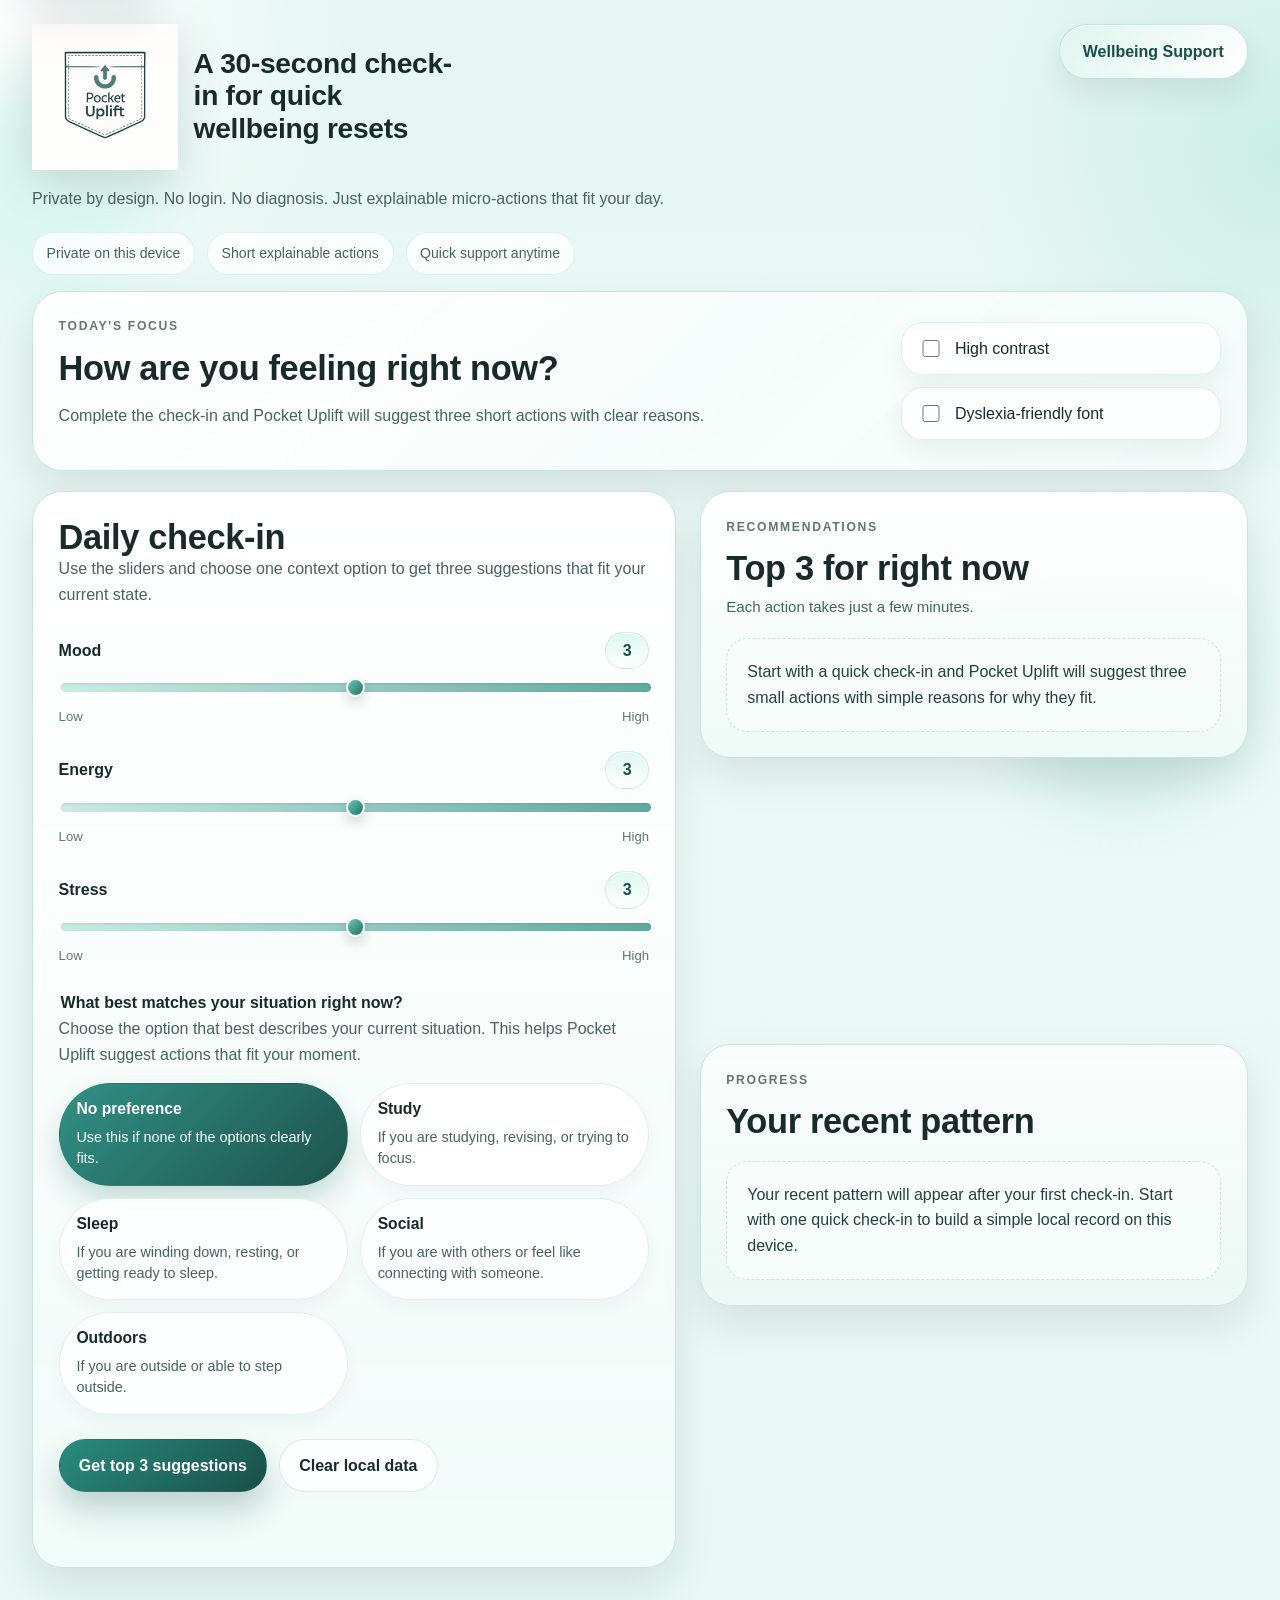
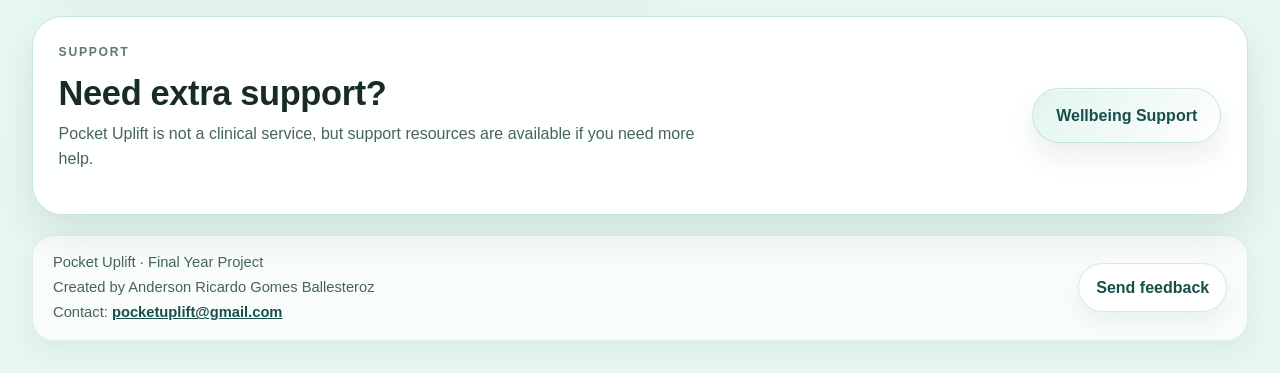
==== commit e502ec05: "feat: add bottom wellbeing support call to action" ====
--- a/app/index.html
+++ b/app/index.html
@@ -253,6 +253,20 @@
       </div>
     </main>
 
+    <section class="page-shell support-cta" aria-labelledby="support-cta-title">
+      <div class="card support-cta__card">
+        <div>
+          <p class="section-kicker">Support</p>
+          <h2 id="support-cta-title">Need extra support?</h2>
+          <p class="muted support-cta__text">
+            Pocket Uplift is not a clinical service, but support resources are available if you
+            need more help.
+          </p>
+        </div>
+        <a class="nav-link support-cta__link" href="support.html">Wellbeing Support</a>
+      </div>
+    </section>
+
     <footer class="site-footer page-shell">
       <div class="site-footer__content">
         <div class="site-footer__copy">
--- a/app/styles.css
+++ b/app/styles.css
@@ -306,6 +306,31 @@
   padding-bottom: var(--space-8);
 }
 
+.support-cta {
+  padding-bottom: var(--space-5);
+}
+
+.support-cta__card {
+  display: flex;
+  align-items: center;
+  justify-content: space-between;
+  gap: var(--space-5);
+  padding: var(--space-5);
+  background:
+    radial-gradient(circle at top right, rgba(221, 247, 239, 0.72), transparent 10rem),
+    linear-gradient(180deg, rgba(255, 255, 255, 0.98), rgba(242, 251, 248, 0.94));
+  border-color: rgba(42, 140, 128, 0.14);
+}
+
+.support-cta__text {
+  margin-top: var(--space-2);
+  max-width: 42rem;
+}
+
+.support-cta__link {
+  flex: 0 0 auto;
+}
+
 .site-footer__content {
   display: flex;
   flex-wrap: wrap;
@@ -941,6 +966,41 @@
   margin-top: var(--space-2);
 }
 
+.support-actions {
+  display: grid;
+  grid-template-columns: repeat(auto-fit, minmax(12.5rem, 1fr));
+  gap: var(--space-3);
+  margin-top: var(--space-4);
+}
+
+.support-link {
+  display: inline-flex;
+  align-items: center;
+  justify-content: center;
+  min-height: 2.9rem;
+  padding: 0.72rem 1rem;
+  border: 1px solid rgba(42, 140, 128, 0.18);
+  border-radius: var(--radius-pill);
+  background: rgba(255, 255, 255, 0.92);
+  color: var(--color-brand-700);
+  text-decoration: none;
+  font-weight: 600;
+  text-align: center;
+  box-shadow: 0 10px 20px rgba(24, 43, 40, 0.06);
+  transition:
+    transform 140ms ease,
+    box-shadow 180ms ease,
+    border-color 180ms ease,
+    background-color 180ms ease;
+}
+
+.support-link:hover {
+  transform: translateY(-1px);
+  border-color: rgba(42, 140, 128, 0.3);
+  background: rgba(255, 255, 255, 0.98);
+  box-shadow: 0 12px 24px rgba(24, 43, 40, 0.08);
+}
+
 .inline-link {
   font-weight: 700;
 }
@@ -983,6 +1043,21 @@
     padding-bottom: var(--space-6);
   }
 
+  .support-cta {
+    padding-bottom: var(--space-4);
+  }
+
+  .support-cta__card {
+    align-items: flex-start;
+    flex-direction: column;
+    gap: var(--space-4);
+    padding: var(--space-4);
+  }
+
+  .support-cta__link {
+    width: 100%;
+  }
+
   .site-footer__content {
     align-items: flex-start;
     padding: var(--space-4);
@@ -990,6 +1065,10 @@
 
   .footer-link {
     width: 100%;
+  }
+
+  .support-actions {
+    grid-template-columns: 1fr;
   }
 
   .site-header {
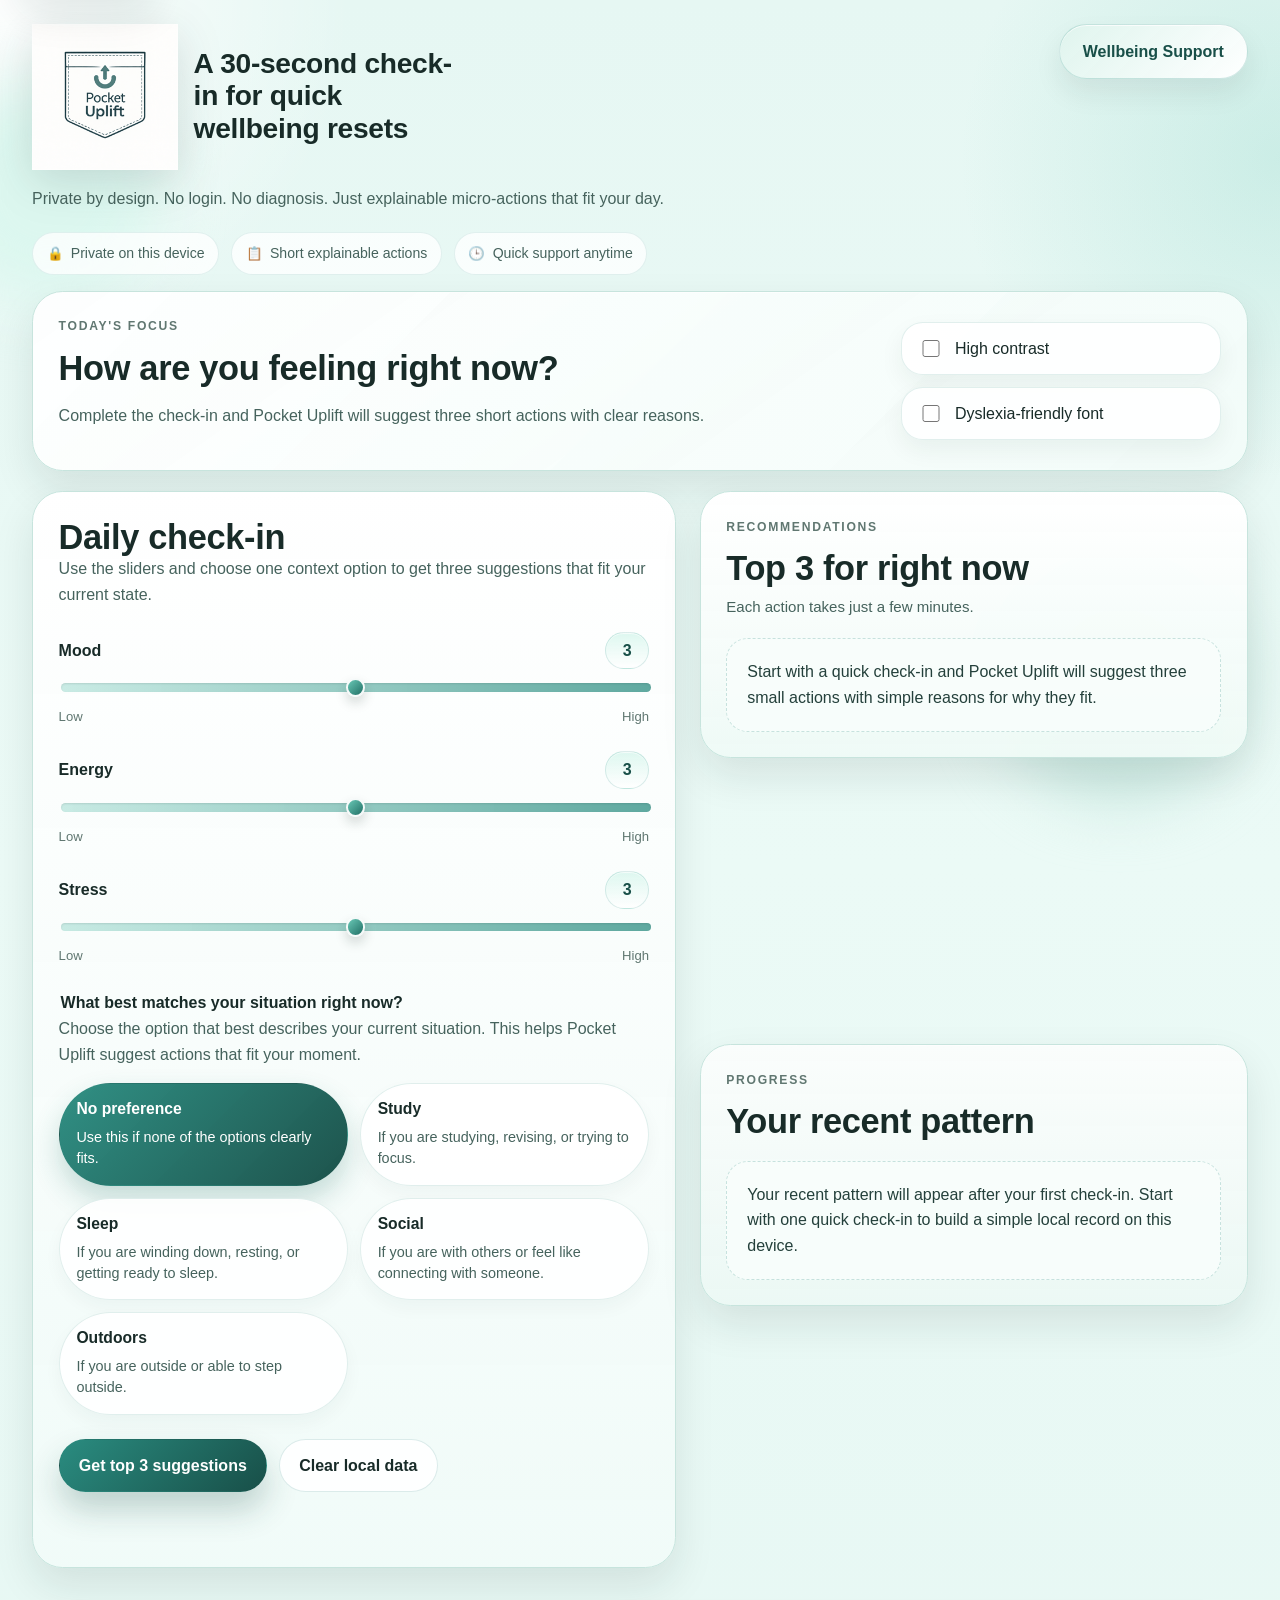
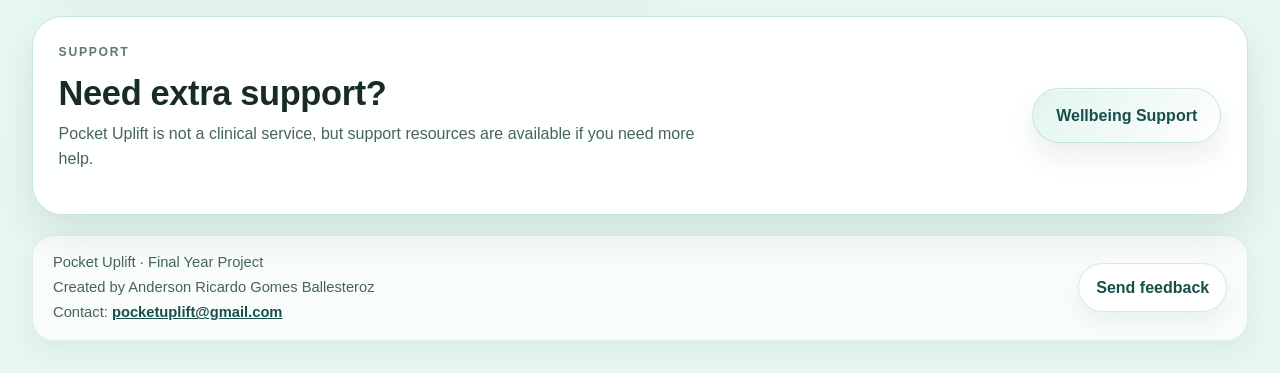
==== commit f47d8c78: "docs: add icons to hero feature pills" ====
--- a/app/index.html
+++ b/app/index.html
@@ -33,9 +33,9 @@
           your day.
         </p>
         <div class="hero-notes" aria-label="Product qualities">
-          <span class="hero-pill">Private on this device</span>
-          <span class="hero-pill">Short explainable actions</span>
-          <span class="hero-pill">Quick support anytime</span>
+          <span class="hero-pill"><span class="hero-pill__icon" aria-hidden="true">🔒</span>Private on this device</span>
+          <span class="hero-pill"><span class="hero-pill__icon" aria-hidden="true">📋</span>Short explainable actions</span>
+          <span class="hero-pill"><span class="hero-pill__icon" aria-hidden="true">🕒</span>Quick support anytime</span>
         </div>
       </div>
 
--- a/app/styles.css
+++ b/app/styles.css
@@ -126,8 +126,81 @@
 }
 
 body.dyslexia-font {
-  --font-body: Verdana, Arial, sans-serif;
-  --font-display: Verdana, Arial, sans-serif;
+  --font-body: Verdana, Tahoma, Arial, sans-serif;
+  --font-display: Verdana, Tahoma, Arial, sans-serif;
+  --line-body: 1.78;
+  letter-spacing: 0.015em;
+  word-spacing: 0.05em;
+}
+
+body.dyslexia-font h1,
+body.dyslexia-font h2,
+body.dyslexia-font h3,
+body.dyslexia-font .header-title,
+body.dyslexia-font .brand-name {
+  letter-spacing: 0;
+  line-height: 1.18;
+}
+
+body.dyslexia-font .tagline,
+body.dyslexia-font .muted,
+body.dyslexia-font .compact,
+body.dyslexia-font .section-subcopy,
+body.dyslexia-font .context-card span,
+body.dyslexia-font .result-reason,
+body.dyslexia-font .result-note,
+body.dyslexia-font .support-card p,
+body.dyslexia-font .metric-note,
+body.dyslexia-font .empty-state,
+body.dyslexia-font .site-footer__copy p {
+  line-height: 1.82;
+}
+
+body.dyslexia-font p + p,
+body.dyslexia-font .support-card p + p,
+body.dyslexia-font .metric-note + .metric-note,
+body.dyslexia-font .result-note + .result-note {
+  margin-top: 1rem;
+}
+
+body.dyslexia-font label,
+body.dyslexia-font .toggle span,
+body.dyslexia-font .feedback-button,
+body.dyslexia-font .button-primary,
+body.dyslexia-font .button-secondary,
+body.dyslexia-font .nav-link,
+body.dyslexia-font .support-link,
+body.dyslexia-font .footer-link {
+  letter-spacing: 0.01em;
+}
+
+body.dyslexia-font .context-card,
+body.dyslexia-font .result-card,
+body.dyslexia-font .support-card,
+body.dyslexia-font .info-tile,
+body.dyslexia-font .empty-state {
+  text-wrap: pretty;
+}
+
+@media (max-width: 640px) {
+  body.dyslexia-font {
+    font-size: 1.03rem;
+    letter-spacing: 0.018em;
+    word-spacing: 0.06em;
+  }
+
+  body.dyslexia-font .tagline,
+  body.dyslexia-font .muted,
+  body.dyslexia-font .compact,
+  body.dyslexia-font .section-subcopy,
+  body.dyslexia-font .context-card span,
+  body.dyslexia-font .result-reason,
+  body.dyslexia-font .result-note,
+  body.dyslexia-font .support-card p,
+  body.dyslexia-font .metric-note,
+  body.dyslexia-font .empty-state {
+    line-height: 1.88;
+  }
 }
 
 body.support-page .page-shell {
@@ -250,6 +323,7 @@
 .hero-pill {
   display: inline-flex;
   align-items: center;
+  gap: 0.45rem;
   min-height: 2.5rem;
   padding: 0.55rem 0.85rem;
   border-radius: var(--radius-pill);
@@ -258,6 +332,15 @@
   color: var(--color-ink-700);
   font-size: 0.88rem;
   cursor: default;
+}
+
+.hero-pill__icon {
+  display: inline-flex;
+  align-items: center;
+  justify-content: center;
+  flex: 0 0 auto;
+  line-height: 1;
+  font-size: 0.95em;
 }
 
 .nav-link,
@@ -994,6 +1077,16 @@
     background-color 180ms ease;
 }
 
+.link-icon {
+  display: inline-flex;
+  align-items: center;
+  justify-content: center;
+  min-width: 1em;
+  margin-right: 0.45rem;
+  line-height: 1;
+  font-size: 0.95em;
+}
+
 .support-link:hover {
   transform: translateY(-1px);
   border-color: rgba(42, 140, 128, 0.3);
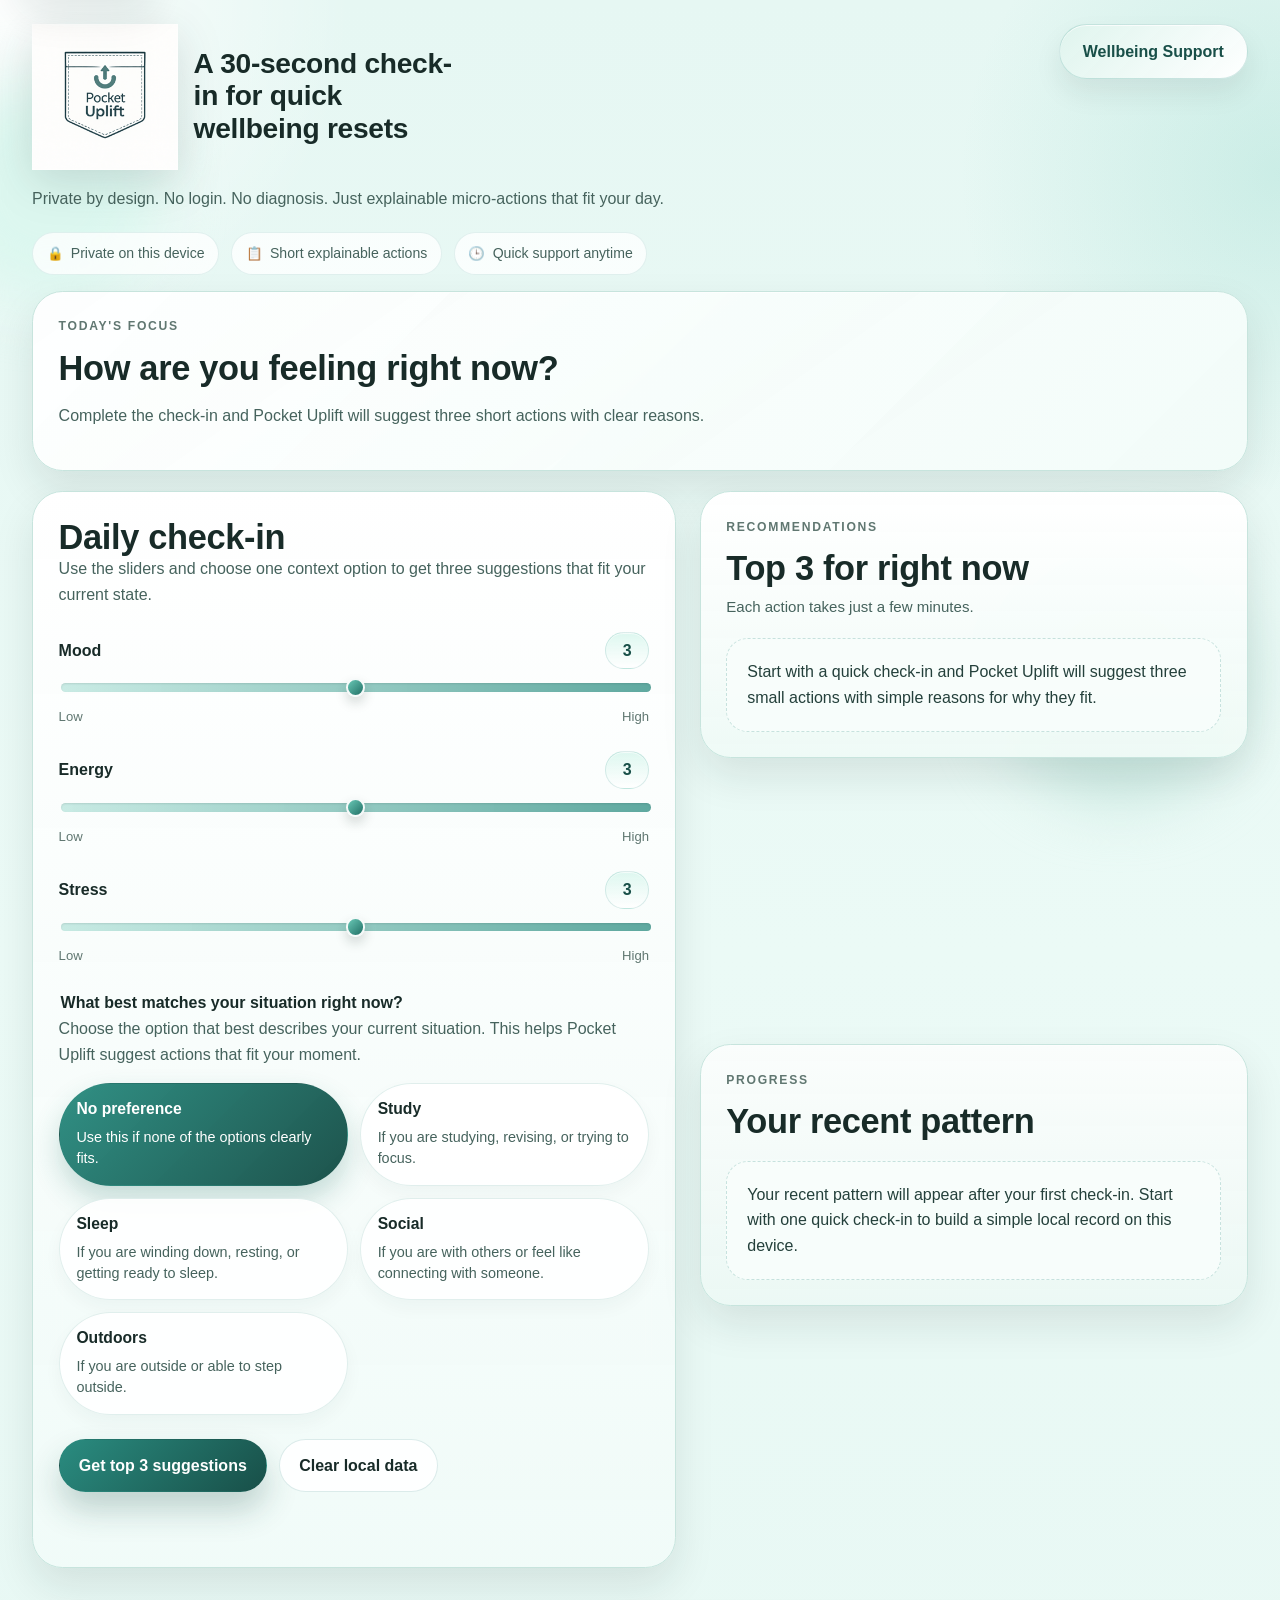
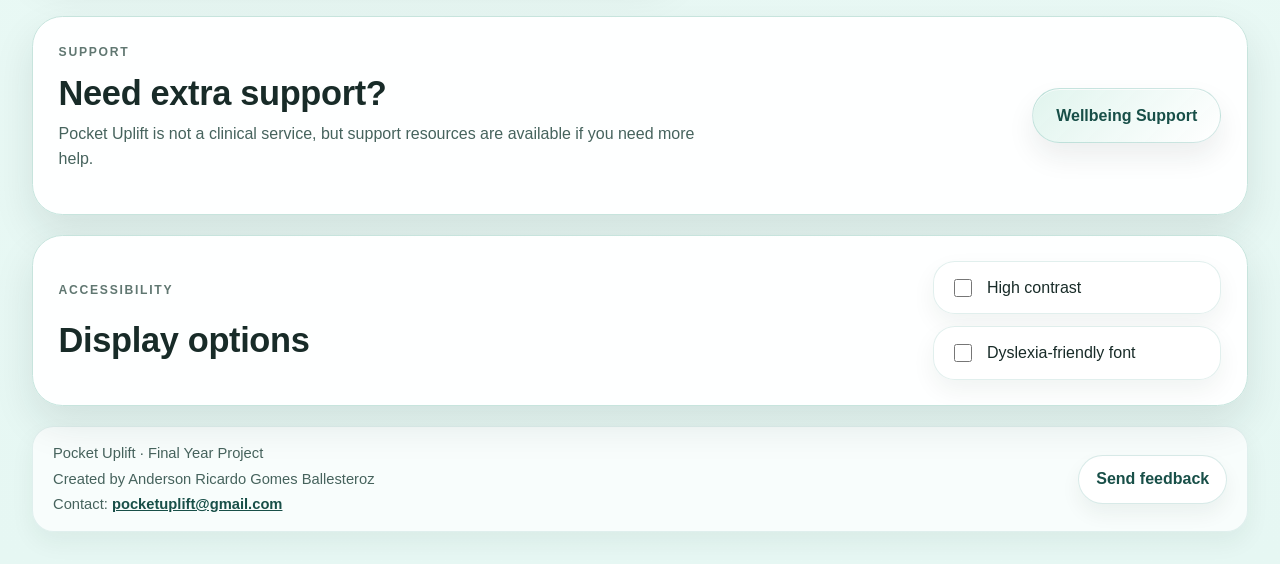
==== commit 94848131: "feat: move display options out of hero" ====
--- a/app/index.html
+++ b/app/index.html
@@ -45,7 +45,7 @@
     </header>
 
     <main id="main-content" class="page-shell">
-      <section class="card intro-card card-hero" aria-labelledby="today-title">
+      <section class="card card-hero" aria-labelledby="today-title">
         <div>
           <p class="section-kicker">Today's focus</p>
           <h2 id="today-title">How are you feeling right now?</h2>
@@ -53,17 +53,6 @@
             Complete the check-in and Pocket Uplift will suggest three short actions with clear
             reasons.
           </p>
-        </div>
-
-        <div class="settings-panel" aria-label="Accessibility settings">
-          <label class="toggle">
-            <input id="contrast-toggle" type="checkbox" />
-            <span>High contrast</span>
-          </label>
-          <label class="toggle">
-            <input id="font-toggle" type="checkbox" />
-            <span>Dyslexia-friendly font</span>
-          </label>
         </div>
       </section>
 
@@ -267,6 +256,25 @@
       </div>
     </section>
 
+    <section class="page-shell display-options" aria-labelledby="display-options-title">
+      <div class="card display-options__card">
+        <div class="display-options__copy">
+          <p class="section-kicker">Accessibility</p>
+          <h2 id="display-options-title">Display options</h2>
+        </div>
+        <div class="settings-panel" aria-label="Display options">
+          <label class="toggle">
+            <input id="contrast-toggle" type="checkbox" />
+            <span>High contrast</span>
+          </label>
+          <label class="toggle">
+            <input id="font-toggle" type="checkbox" />
+            <span>Dyslexia-friendly font</span>
+          </label>
+        </div>
+      </div>
+    </section>
+
     <footer class="site-footer page-shell">
       <div class="site-footer__content">
         <div class="site-footer__copy">
--- a/app/styles.css
+++ b/app/styles.css
@@ -414,6 +414,31 @@
   flex: 0 0 auto;
 }
 
+.display-options {
+  padding-bottom: var(--space-5);
+}
+
+.display-options__card {
+  display: flex;
+  align-items: center;
+  justify-content: space-between;
+  gap: var(--space-5);
+  padding: var(--space-5);
+  background:
+    radial-gradient(circle at top right, rgba(221, 247, 239, 0.6), transparent 10rem),
+    linear-gradient(180deg, rgba(255, 255, 255, 0.98), rgba(245, 252, 249, 0.95));
+  border-color: rgba(42, 140, 128, 0.12);
+}
+
+.display-options__copy {
+  display: grid;
+  gap: var(--space-2);
+}
+
+.display-options__card .settings-panel {
+  min-width: min(100%, 18rem);
+}
+
 .site-footer__content {
   display: flex;
   flex-wrap: wrap;
@@ -1151,6 +1176,21 @@
     width: 100%;
   }
 
+  .display-options {
+    padding-bottom: var(--space-4);
+  }
+
+  .display-options__card {
+    align-items: flex-start;
+    flex-direction: column;
+    gap: var(--space-4);
+    padding: var(--space-4);
+  }
+
+  .display-options__card .settings-panel {
+    width: 100%;
+  }
+
   .site-footer__content {
     align-items: flex-start;
     padding: var(--space-4);
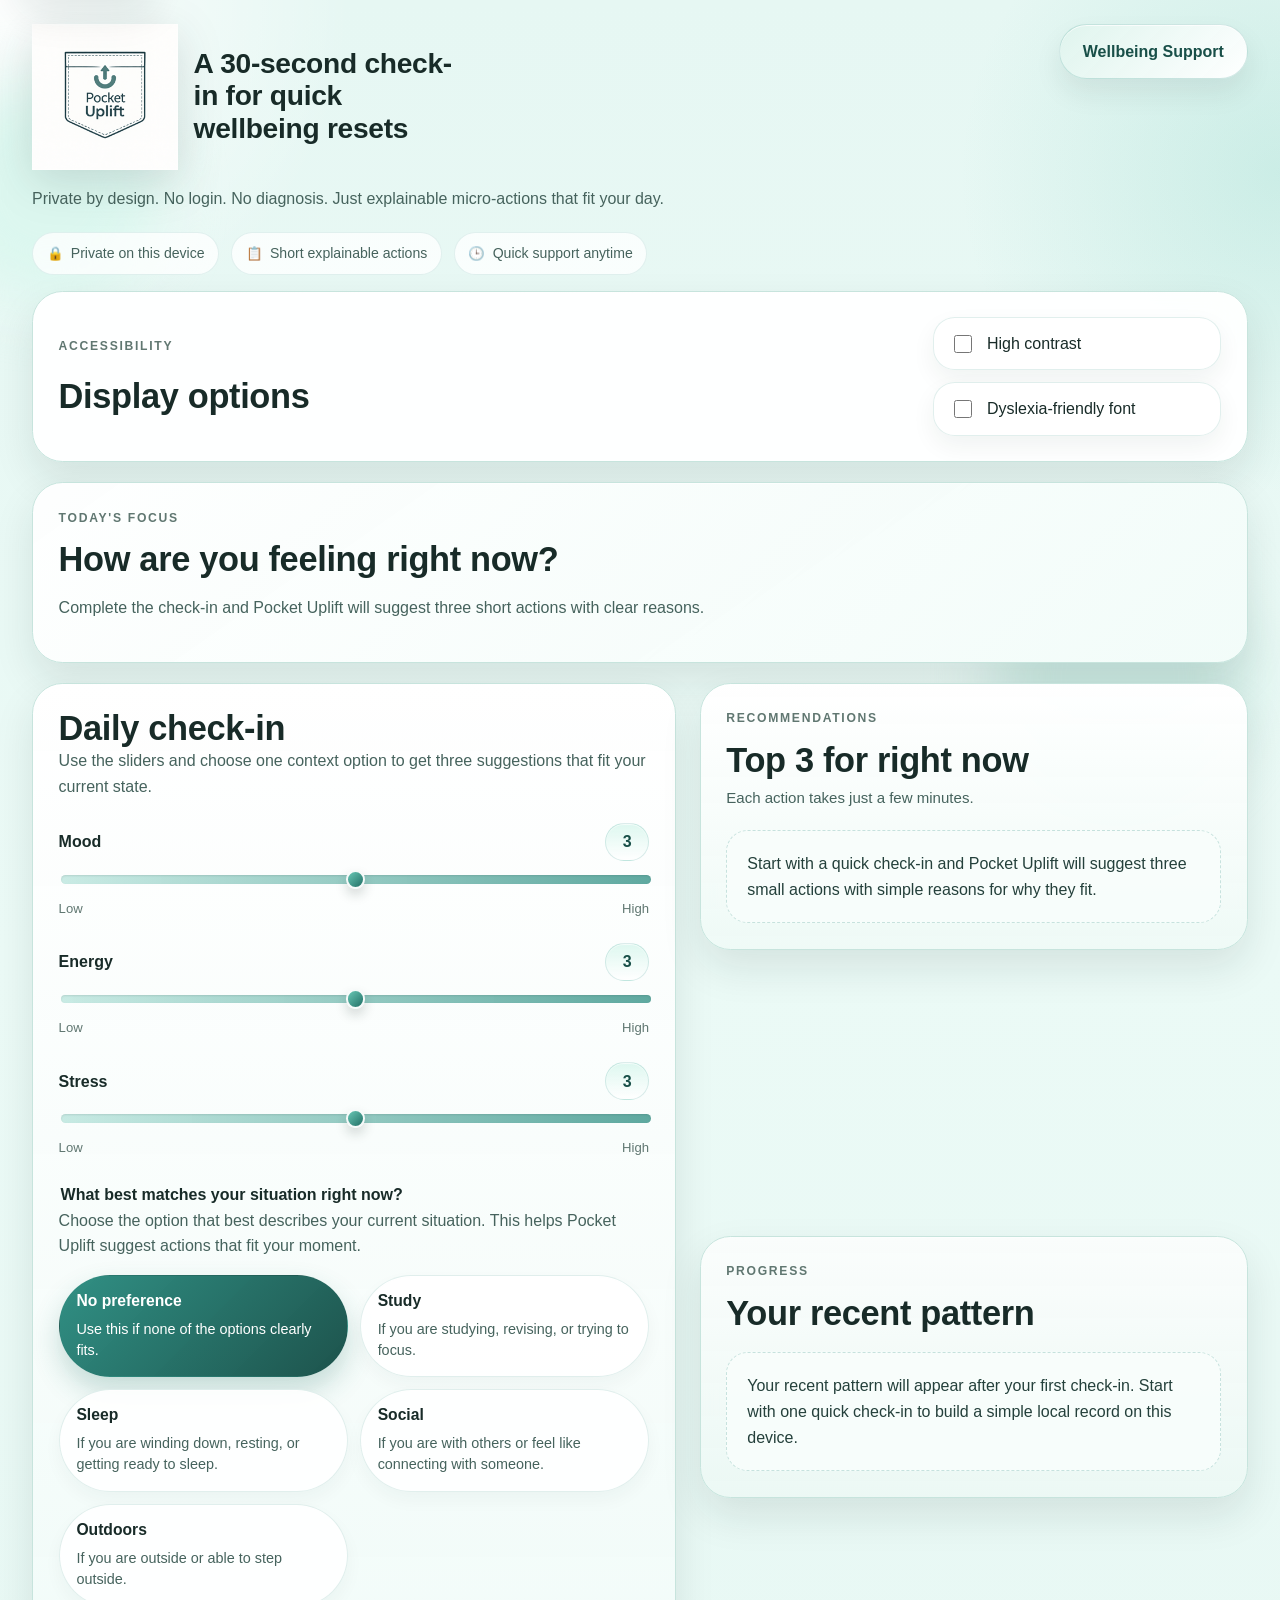
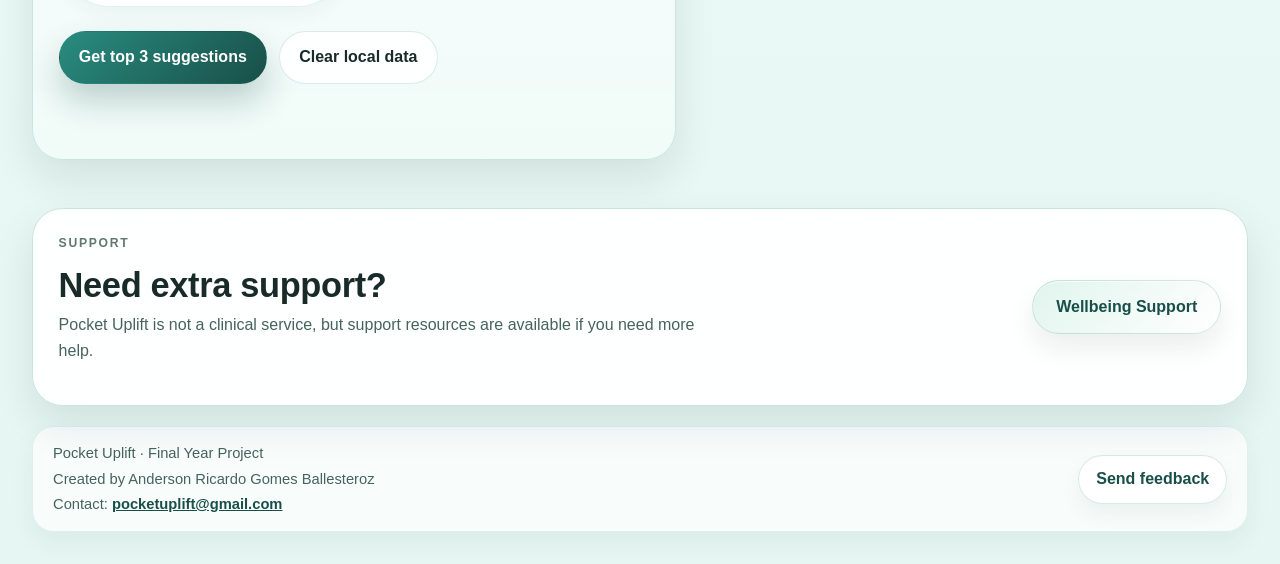
==== commit 19d0bfb0: "feat: move display options higher on main page" ====
--- a/app/index.html
+++ b/app/index.html
@@ -45,6 +45,25 @@
     </header>
 
     <main id="main-content" class="page-shell">
+      <section class="display-options" aria-labelledby="display-options-title">
+        <div class="card display-options__card">
+          <div class="display-options__copy">
+            <p class="section-kicker">Accessibility</p>
+            <h2 id="display-options-title">Display options</h2>
+          </div>
+          <div class="settings-panel" aria-label="Display options">
+            <label class="toggle">
+              <input id="contrast-toggle" type="checkbox" />
+              <span>High contrast</span>
+            </label>
+            <label class="toggle">
+              <input id="font-toggle" type="checkbox" />
+              <span>Dyslexia-friendly font</span>
+            </label>
+          </div>
+        </div>
+      </section>
+
       <section class="card card-hero" aria-labelledby="today-title">
         <div>
           <p class="section-kicker">Today's focus</p>
@@ -256,25 +275,6 @@
       </div>
     </section>
 
-    <section class="page-shell display-options" aria-labelledby="display-options-title">
-      <div class="card display-options__card">
-        <div class="display-options__copy">
-          <p class="section-kicker">Accessibility</p>
-          <h2 id="display-options-title">Display options</h2>
-        </div>
-        <div class="settings-panel" aria-label="Display options">
-          <label class="toggle">
-            <input id="contrast-toggle" type="checkbox" />
-            <span>High contrast</span>
-          </label>
-          <label class="toggle">
-            <input id="font-toggle" type="checkbox" />
-            <span>Dyslexia-friendly font</span>
-          </label>
-        </div>
-      </div>
-    </section>
-
     <footer class="site-footer page-shell">
       <div class="site-footer__content">
         <div class="site-footer__copy">
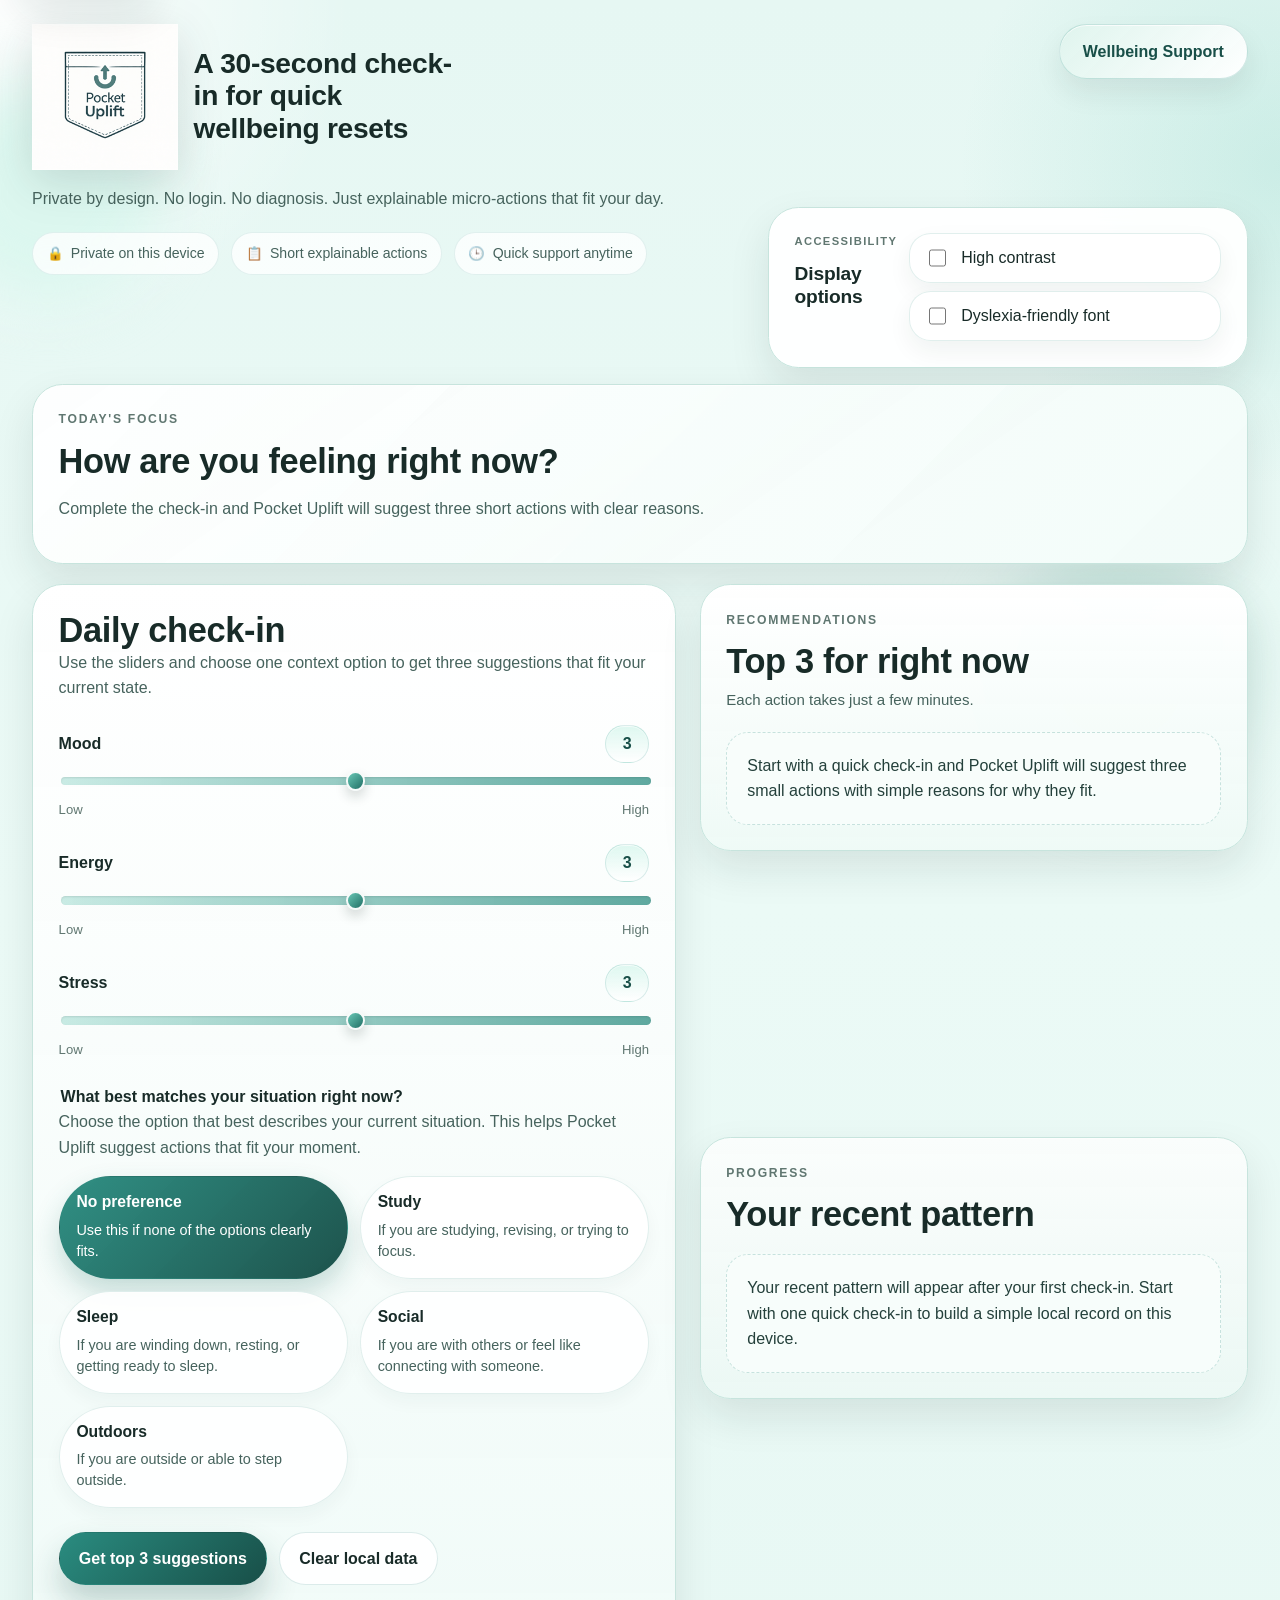
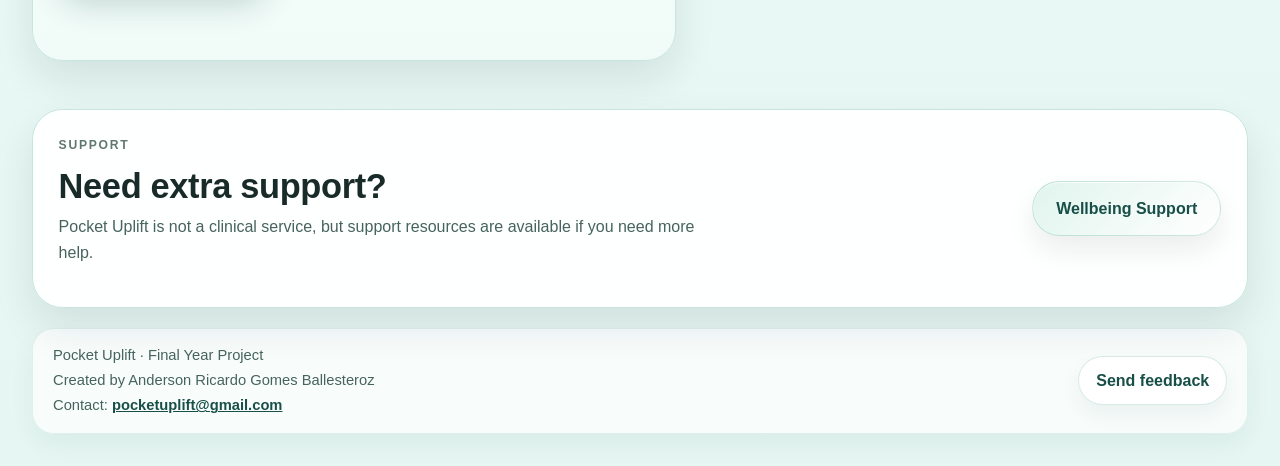
==== commit 285d440c: "chore: prepare app for github pages" ====
--- a/app/index.html
+++ b/app/index.html
@@ -10,7 +10,7 @@
     />
     <link rel="icon" href="assets/icons/icon-192.png" sizes="192x192" />
     <link rel="apple-touch-icon" href="assets/icons/icon-192.png" />
-    <link rel="manifest" href="../pwa/manifest.json" />
+    <link rel="manifest" href="manifest.json" />
     <link rel="stylesheet" href="styles.css" />
   </head>
   <body class="app-page">
--- a/app/styles.css
+++ b/app/styles.css
@@ -439,6 +439,50 @@
   min-width: min(100%, 18rem);
 }
 
+@media (min-width: 920px) {
+  .display-options {
+    display: flex;
+    justify-content: flex-end;
+    position: relative;
+    top: -5.25rem;
+    margin-bottom: -5.25rem;
+    padding-bottom: var(--space-4);
+  }
+
+  .display-options__card {
+    width: min(100%, 30rem);
+    padding: var(--space-4);
+    gap: var(--space-3);
+    align-items: flex-start;
+  }
+
+  .display-options__copy {
+    gap: var(--space-1);
+  }
+
+  .display-options__copy .section-kicker {
+    margin-bottom: var(--space-2);
+    font-size: 0.7rem;
+    letter-spacing: 0.12em;
+  }
+
+  .display-options__copy h2 {
+    font-size: 1.2rem;
+    line-height: 1.18;
+  }
+
+  .display-options__card .settings-panel {
+    width: 100%;
+    min-width: 0;
+    gap: var(--space-2);
+  }
+
+  .display-options__card .toggle {
+    min-height: 2.8rem;
+    padding: 0.7rem 0.9rem;
+  }
+}
+
 .site-footer__content {
   display: flex;
   flex-wrap: wrap;
@@ -1102,16 +1146,6 @@
     background-color 180ms ease;
 }
 
-.link-icon {
-  display: inline-flex;
-  align-items: center;
-  justify-content: center;
-  min-width: 1em;
-  margin-right: 0.45rem;
-  line-height: 1;
-  font-size: 0.95em;
-}
-
 .support-link:hover {
   transform: translateY(-1px);
   border-color: rgba(42, 140, 128, 0.3);
